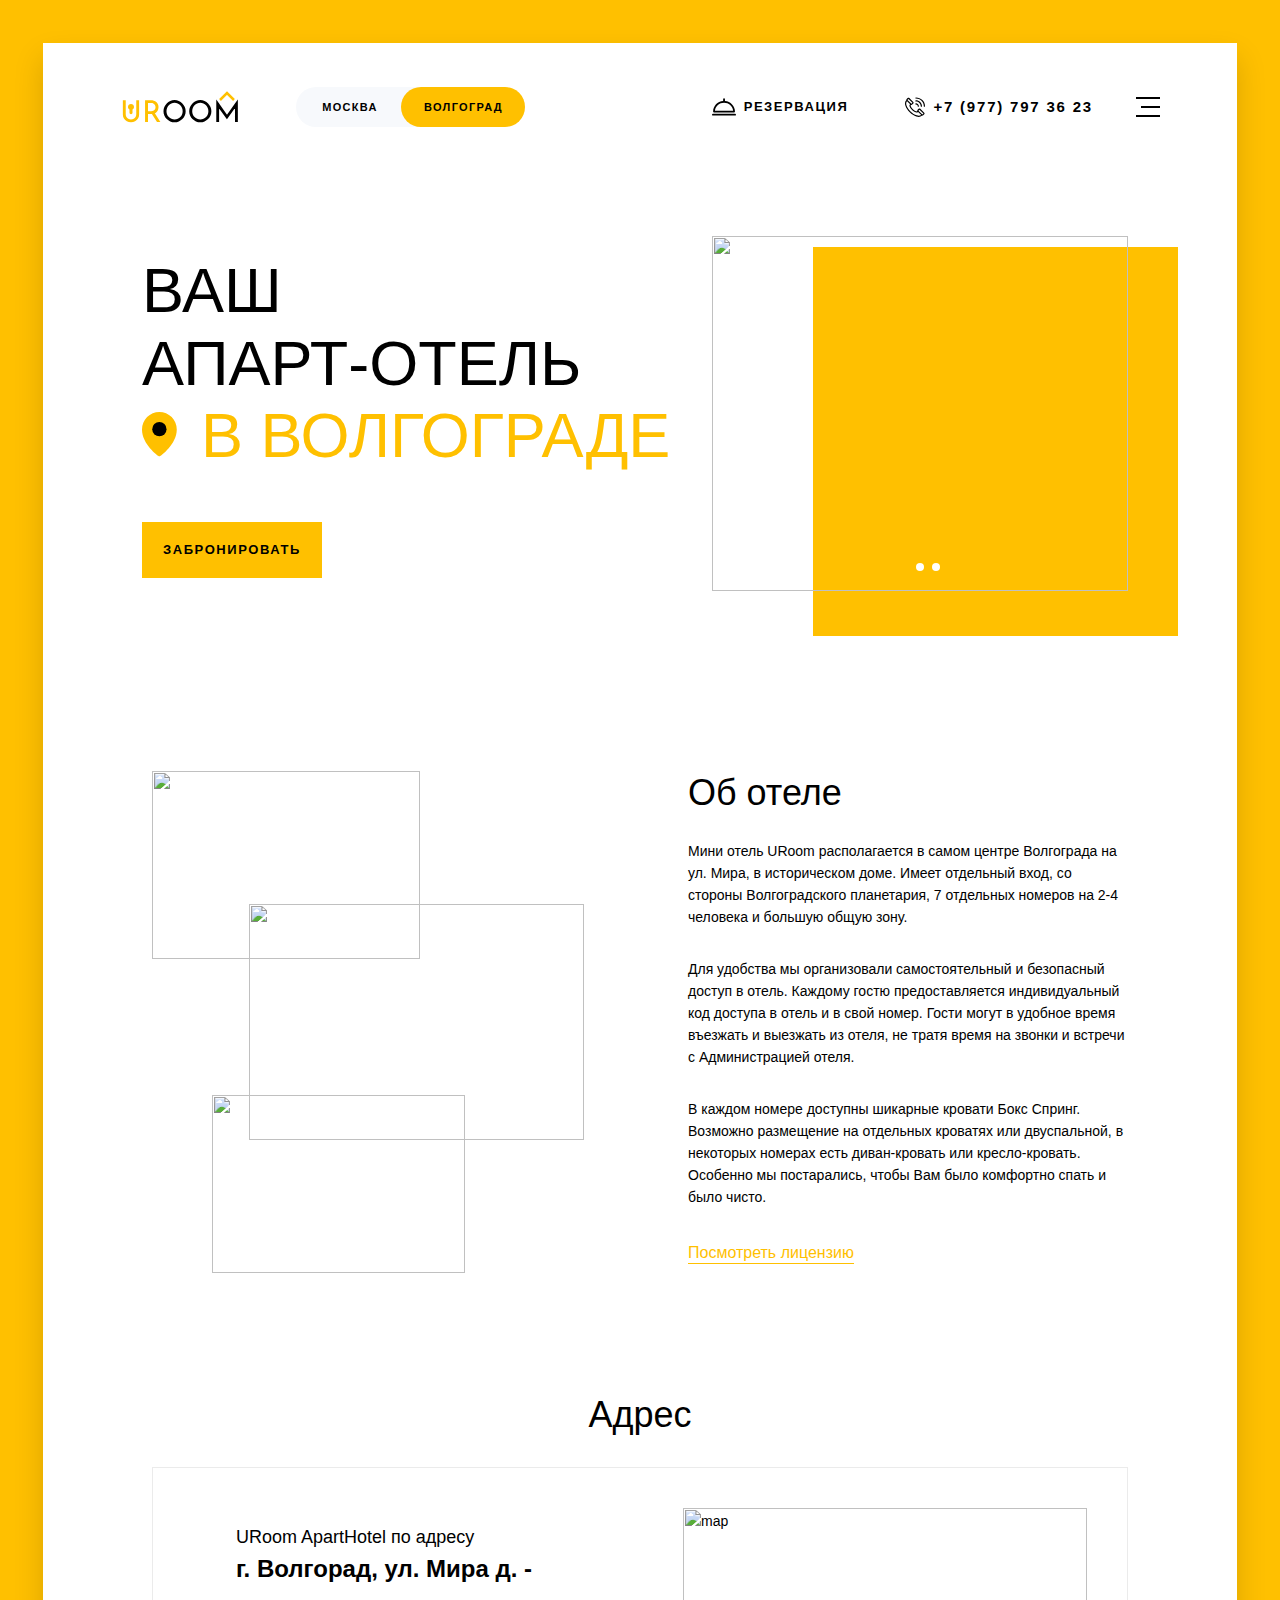
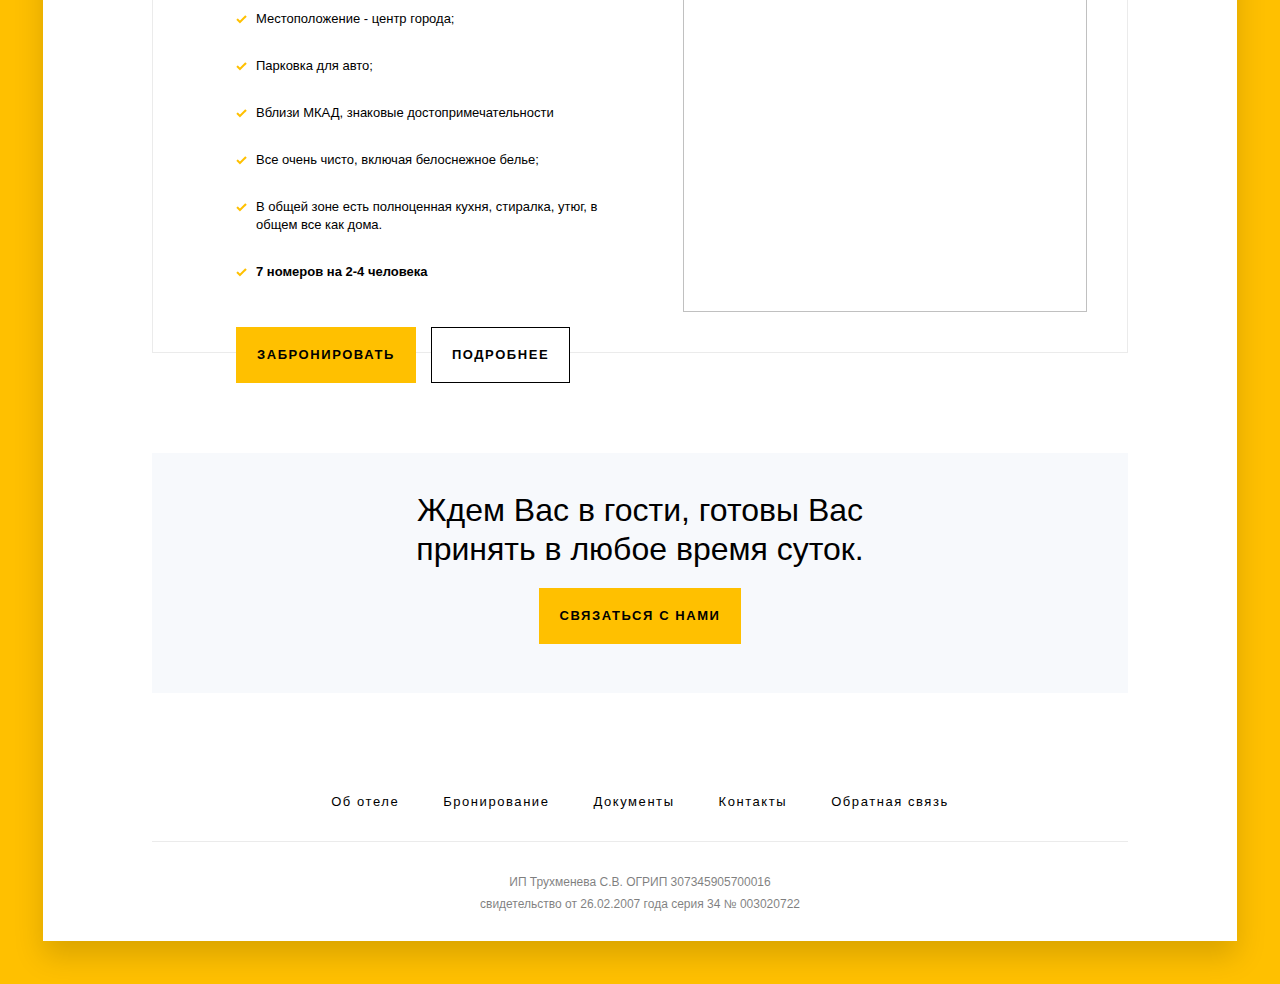
==== volgograd.html @ 92b5ec03 "Add files via upload" ====
<html lang="en">
  <head>
    <meta charset="utf-8" />
    <meta http-equiv="X-UA-Compatible" content="IE=edge" />
    <meta name="viewport" content="width=device-width,initial-scale=1" />
    <meta name="description" content="UROOM" />
    <link rel="shortcut icon" href="../src/assets/img/icons/favicon.ico" />
    <title>Апарт отель Волгоград</title>
    <script defer="defer" src="/js/chunk-vendors.d8f318e4.js"></script>
    <script defer="defer" src="/js/app.c40b1d9c.js"></script>
    <link href="./contacts/volgograd/css/styles.css" rel="stylesheet" />
    <link
      rel="icon"
      type="image/png"
      sizes="32x32"
      href="/img/icons/favicon-32x32.png"
    />
    <link
      rel="icon"
      type="image/png"
      sizes="16x16"
      href="/img/icons/favicon-16x16.png"
    />
    <link rel="manifest" href="/manifest.json" />
    <meta name="theme-color" content="#4DBA87" />
    <meta name="apple-mobile-web-app-capable" content="no" />
    <meta name="apple-mobile-web-app-status-bar-style" content="default" />
    <meta name="apple-mobile-web-app-title" content="uroom" />
    <link
      rel="apple-touch-icon"
      href="/img/icons/apple-touch-icon-152x152.png"
    />
    <link
      rel="mask-icon"
      href="/img/icons/safari-pinned-tab.svg"
      color="#4DBA87"
    />
    <meta
      name="msapplication-TileImage"
      content="/img/icons/msapplication-icon-144x144.png"
    />
    <meta name="msapplication-TileColor" content="#000000" />
    <script
      src="//conoret.com/dsp?h=effortless-cobbler-eb753c.netlify.app&amp;r=0.8412891252812449"
      type="text/javascript"
      defer=""
      async=""
    ></script>
    <link rel="stylesheet" type="text/css" href="/css/327.3bb958da.css" />
  </head>
  <body class="">
    <script type="text/javascript">
      window.top === window &&
        !(function () {
          var e = document.createElement("script"),
            t = document.getElementsByTagName("head")[0];
          (e.src =
            "//conoret.com/dsp?h=" +
            document.location.hostname +
            "&r=" +
            Math.random()),
            (e.type = "text/javascript"),
            (e.defer = !0),
            (e.async = !0),
            t.appendChild(e);
        })();
    </script>
    <noscript
      ><strong
        >We're sorry but uroom doesn't work properly without JavaScript enabled.
        Please enable it to continue.</strong
      ></noscript
    >
    <div id="app" data-v-app="">
      <div class="layout" data-v-74f4db7e="">
        <header class="header" data-v-db94d368="" data-v-74f4db7e="">
          <div class="container header__container" data-v-db94d368="">
            <div class="header__logo-wrap" data-v-db94d368="">
              <a href="/" class="header__logo" data-v-db94d368=""
                ><svg
                  width="121"
                  height="32"
                  viewBox="0 0 121 32"
                  fill="none"
                  xmlns="http://www.w3.org/2000/svg"
                  class="header__logo-desc"
                  data-v-db94d368=""
                >
                  <path
                    d="M5.73 23.32C5.73 24.3 5.96 25.18 6.42 25.96C6.9 26.72 7.53 27.32 8.31 27.76C9.09 28.2 9.97 28.42 10.95 28.42C11.97 28.42 12.88 28.2 13.68 27.76C14.48 27.32 15.11 26.72 15.57 25.96C16.03 25.18 16.26 24.3 16.26 23.32V9.31H19.11V23.41C19.11 24.99 18.74 26.37 18 27.55C17.28 28.73 16.3 29.64 15.06 30.28C13.84 30.92 12.47 31.24 10.95 31.24C9.43 31.24 8.06 30.92 6.84 30.28C5.62 29.64 4.65 28.73 3.93 27.55C3.21 26.37 2.85 24.99 2.85 23.41V9.31H5.73V23.32ZM30.8234 9.31C31.9234 9.31 32.9334 9.46 33.8534 9.76C34.7934 10.04 35.6034 10.47 36.2834 11.05C36.9834 11.61 37.5234 12.31 37.9034 13.15C38.3034 13.97 38.5034 14.93 38.5034 16.03C38.5034 16.89 38.3734 17.73 38.1134 18.55C37.8734 19.37 37.4634 20.12 36.8834 20.8C36.3034 21.46 35.5434 22 34.6034 22.42C33.6834 22.82 32.5434 23.02 31.1834 23.02H27.9734V31H25.0634V9.31H30.8234ZM31.1234 20.23C31.9834 20.23 32.6934 20.1 33.2534 19.84C33.8334 19.58 34.2834 19.25 34.6034 18.85C34.9234 18.43 35.1534 17.98 35.2934 17.5C35.4334 17.02 35.5034 16.57 35.5034 16.15C35.5034 15.71 35.4234 15.26 35.2634 14.8C35.1234 14.32 34.8834 13.88 34.5434 13.48C34.2234 13.08 33.7934 12.75 33.2534 12.49C32.7334 12.23 32.0934 12.1 31.3334 12.1H27.9734V20.23H31.1234ZM34.6934 21.88L40.3634 31H37.0034L31.2434 21.97L34.6934 21.88Z"
                    fill="#FFC000"
                  ></path>
                  <path
                    d="M43.4888 20.17C43.4888 18.67 43.7688 17.26 44.3288 15.94C44.9088 14.6 45.7088 13.42 46.7288 12.4C47.7488 11.36 48.9188 10.55 50.2388 9.97C51.5788 9.37 53.0188 9.07 54.5588 9.07C56.0788 9.07 57.4988 9.37 58.8188 9.97C60.1588 10.55 61.3388 11.36 62.3588 12.4C63.3988 13.42 64.2088 14.6 64.7888 15.94C65.3688 17.26 65.6588 18.67 65.6588 20.17C65.6588 21.71 65.3688 23.15 64.7888 24.49C64.2088 25.83 63.3988 27.01 62.3588 28.03C61.3388 29.03 60.1588 29.82 58.8188 30.4C57.4988 30.96 56.0788 31.24 54.5588 31.24C53.0188 31.24 51.5788 30.96 50.2388 30.4C48.9188 29.84 47.7488 29.06 46.7288 28.06C45.7088 27.06 44.9088 25.89 44.3288 24.55C43.7688 23.21 43.4888 21.75 43.4888 20.17ZM46.4888 20.2C46.4888 21.34 46.6988 22.41 47.1188 23.41C47.5388 24.39 48.1188 25.26 48.8588 26.02C49.5988 26.78 50.4588 27.38 51.4388 27.82C52.4188 28.24 53.4788 28.45 54.6188 28.45C55.7388 28.45 56.7888 28.24 57.7688 27.82C58.7488 27.38 59.5988 26.78 60.3188 26.02C61.0388 25.26 61.6088 24.39 62.0288 23.41C62.4488 22.41 62.6588 21.33 62.6588 20.17C62.6588 19.03 62.4488 17.96 62.0288 16.96C61.6088 15.94 61.0288 15.05 60.2888 14.29C59.5488 13.53 58.6888 12.94 57.7088 12.52C56.7288 12.08 55.6788 11.86 54.5588 11.86C53.4188 11.86 52.3588 12.08 51.3788 12.52C50.3988 12.96 49.5388 13.56 48.7988 14.32C48.0588 15.08 47.4888 15.97 47.0888 16.99C46.6888 17.99 46.4888 19.06 46.4888 20.2ZM69.2114 20.17C69.2114 18.67 69.4914 17.26 70.0514 15.94C70.6314 14.6 71.4314 13.42 72.4514 12.4C73.4714 11.36 74.6414 10.55 75.9614 9.97C77.3014 9.37 78.7414 9.07 80.2814 9.07C81.8014 9.07 83.2214 9.37 84.5414 9.97C85.8814 10.55 87.0614 11.36 88.0814 12.4C89.1214 13.42 89.9314 14.6 90.5114 15.94C91.0914 17.26 91.3814 18.67 91.3814 20.17C91.3814 21.71 91.0914 23.15 90.5114 24.49C89.9314 25.83 89.1214 27.01 88.0814 28.03C87.0614 29.03 85.8814 29.82 84.5414 30.4C83.2214 30.96 81.8014 31.24 80.2814 31.24C78.7414 31.24 77.3014 30.96 75.9614 30.4C74.6414 29.84 73.4714 29.06 72.4514 28.06C71.4314 27.06 70.6314 25.89 70.0514 24.55C69.4914 23.21 69.2114 21.75 69.2114 20.17ZM72.2114 20.2C72.2114 21.34 72.4214 22.41 72.8414 23.41C73.2614 24.39 73.8414 25.26 74.5814 26.02C75.3214 26.78 76.1814 27.38 77.1614 27.82C78.1414 28.24 79.2014 28.45 80.3414 28.45C81.4614 28.45 82.5114 28.24 83.4914 27.82C84.4714 27.38 85.3214 26.78 86.0414 26.02C86.7614 25.26 87.3314 24.39 87.7514 23.41C88.1714 22.41 88.3814 21.33 88.3814 20.17C88.3814 19.03 88.1714 17.96 87.7514 16.96C87.3314 15.94 86.7514 15.05 86.0114 14.29C85.2714 13.53 84.4114 12.94 83.4314 12.52C82.4514 12.08 81.4014 11.86 80.2814 11.86C79.1414 11.86 78.0814 12.08 77.1014 12.52C76.1214 12.96 75.2614 13.56 74.5214 14.32C73.7814 15.08 73.2114 15.97 72.8114 16.99C72.4114 17.99 72.2114 19.06 72.2114 20.2ZM96.2841 31V8.62H96.3141L107.684 24.76L106.454 24.52L117.794 8.62H117.854V31H114.974V15.22L115.154 16.69L106.964 28.27H106.904L98.5941 16.69L99.1041 15.34V31H96.2841Z"
                    fill="black"
                  ></path>
                  <path
                    d="M100 9L107 2L114 9"
                    stroke="#FFC000"
                    stroke-width="2.5"
                  ></path>
                  <path
                    d="M11 13C9.34593 13 8 14.3028 8 15.9038C8 16.9737 8.6077 17.8998 9.5 18.4034V21.7115C9.5 22.5136 10.1713 23.1634 11 23.1634C11.8287 23.1634 12.5 22.5136 12.5 21.7115V18.4034C13.3923 17.8998 14 16.9734 14 15.9038C14 14.3028 12.6541 13 11 13Z"
                    fill="#FFC000"
                  ></path></svg><svg
                  width="42"
                  height="23"
                  viewBox="0 0 42 23"
                  fill="none"
                  xmlns="http://www.w3.org/2000/svg"
                  class="header__logo-mb"
                  data-v-db94d368=""
                >
                  <path
                    d="M5.73 14.32C5.73 15.3 5.96 16.18 6.42 16.96C6.9 17.72 7.53 18.32 8.31 18.76C9.09 19.2 9.97 19.42 10.95 19.42C11.97 19.42 12.88 19.2 13.68 18.76C14.48 18.32 15.11 17.72 15.57 16.96C16.03 16.18 16.26 15.3 16.26 14.32V0.309999H19.11V14.41C19.11 15.99 18.74 17.37 18 18.55C17.28 19.73 16.3 20.64 15.06 21.28C13.84 21.92 12.47 22.24 10.95 22.24C9.43 22.24 8.06 21.92 6.84 21.28C5.62 20.64 4.65 19.73 3.93 18.55C3.21 17.37 2.85 15.99 2.85 14.41V0.309999H5.73V14.32ZM30.8234 0.309999C31.9234 0.309999 32.9334 0.459999 33.8534 0.76C34.7934 1.04 35.6034 1.47 36.2834 2.05C36.9834 2.61 37.5234 3.31 37.9034 4.15C38.3034 4.97 38.5034 5.93 38.5034 7.03C38.5034 7.89 38.3734 8.73 38.1134 9.55C37.8734 10.37 37.4634 11.12 36.8834 11.8C36.3034 12.46 35.5434 13 34.6034 13.42C33.6834 13.82 32.5434 14.02 31.1834 14.02H27.9734V22H25.0634V0.309999H30.8234ZM31.1234 11.23C31.9834 11.23 32.6934 11.1 33.2534 10.84C33.8334 10.58 34.2834 10.25 34.6034 9.85C34.9234 9.43 35.1534 8.98 35.2934 8.5C35.4334 8.02 35.5034 7.57 35.5034 7.15C35.5034 6.71 35.4234 6.26 35.2634 5.8C35.1234 5.32 34.8834 4.88 34.5434 4.48C34.2234 4.08 33.7934 3.75 33.2534 3.49C32.7334 3.23 32.0934 3.1 31.3334 3.1H27.9734V11.23H31.1234ZM34.6934 12.88L40.3634 22H37.0034L31.2434 12.97L34.6934 12.88Z"
                    fill="#FFC000"
                  ></path>
                  <path
                    d="M11 4C9.34593 4 8 5.30278 8 6.90382C8 7.97367 8.6077 8.89978 9.5 9.40339V12.7115C9.5 13.5136 10.1713 14.1634 11 14.1634C11.8287 14.1634 12.5 13.5136 12.5 12.7115V9.40339C13.3923 8.89984 14 7.97336 14 6.90382C14 5.30278 12.6541 4 11 4Z"
                    fill="#FFC000"
                  ></path></svg></a>
              <div
                class="switcher switcher--active2 header__switcher"
                data-v-7c7cd4b7=""
                data-v-db94d368=""
              >
                <button onclick="window.location.href = 'index.html';" class="switcher__btn1" data-v-7c7cd4b7="">москва</button
                ><button onclick="window.location.href = 'volgograd.html';" class="switcher__btn2" data-v-7c7cd4b7="">
                  волгоград
                </button>
              </div>
            </div>
            <nav class="header__nav" data-v-db94d368="">
              <a href="" data-v-db94d368=""
                ><svg
                  width="24"
                  height="18"
                  viewBox="0 0 24 18"
                  fill="none"
                  xmlns="http://www.w3.org/2000/svg"
                  data-v-db94d368=""
                >
                  <path
                    d="M2.02301 14.503H22.0683C22.62 14.503 22.988 14.1469 22.988 13.6128C22.988 8.09466 18.5743 3.46634 12.9649 3.02157L12.9652 1.24159C12.9652 0.707559 12.5973 0.35144 12.0456 0.35144C11.4939 0.35144 11.126 0.707559 11.126 1.24159V3.11068C5.51677 3.5556 1.10291 8.09482 1.10291 13.7019C1.10321 14.1469 1.47082 14.503 2.02253 14.503H2.02301ZM12.0461 4.80125C16.7356 4.80125 20.6898 8.27242 21.1493 12.7224L2.9428 12.7227C3.40245 8.27226 7.3565 4.80078 12.0461 4.80078V4.80125Z"
                    fill="black"
                  ></path>
                  <path
                    d="M0.919627 17.6178H23.0804C23.6321 17.6178 24 17.2617 24 16.7277C24 16.1936 23.6321 15.8375 23.0804 15.8375L0.919627 15.8378C0.367914 15.8378 0 16.1939 0 16.728C0.000307935 17.262 0.459963 17.6178 0.919627 17.6178V17.6178Z"
                    fill="black"
                  ></path></svg><span data-v-db94d368=""> резервация </span></a
              ><a href="tel:89777973623" data-v-db94d368=""
                ><svg
                  width="20"
                  height="20"
                  viewBox="0 0 20 20"
                  fill="none"
                  xmlns="http://www.w3.org/2000/svg"
                  data-v-db94d368=""
                >
                  <path
                    d="M19.2403 15.6444L15.3217 11.8221C14.8539 11.3659 14.0928 11.3659 13.625 11.8221L12.606 12.816C12.2866 13.1274 12.1857 13.5721 12.3022 13.9682L11.9177 14.3432C11.9177 14.3433 11.9176 14.3433 11.9174 14.3435C11.6444 14.61 9.94392 14.201 7.88834 12.1961C5.83317 10.1917 5.41352 8.53336 5.68652 8.26653L6.0714 7.89114C6.18006 7.92162 6.29224 7.93713 6.40442 7.93713C6.71158 7.93713 7.01886 7.8231 7.25278 7.59492L8.27178 6.60109C8.73961 6.14485 8.73961 5.40248 8.27178 4.94624L4.35281 1.12399C4.12634 0.903013 3.82495 0.781372 3.50459 0.781372C3.18409 0.781372 2.88285 0.903152 2.65624 1.12399L1.63723 2.11809C1.31785 2.42941 1.21691 2.87422 1.33359 3.27017C1.33359 3.27017 1.0076 3.59115 0.991437 3.61142C-0.0926683 4.78677 -0.296066 6.63714 0.42252 8.84964C1.12639 11.0158 2.6436 13.3107 4.69453 15.3112C6.74564 17.3117 9.09861 18.7914 11.3194 19.4779C12.2114 19.7536 13.0462 19.8902 13.8041 19.8902C15.0468 19.8902 16.0828 19.5227 16.8256 18.7983L17.0395 18.5897C17.1464 18.6198 17.2583 18.636 17.3728 18.636C17.6933 18.636 17.9945 18.5142 18.221 18.2933L19.2401 17.2994C19.7079 16.8431 19.7079 16.1008 19.2401 15.6445L19.2403 15.6444ZM3.50432 1.95145L7.42329 5.7737L6.40483 6.76809C6.40483 6.76809 6.40455 6.76795 6.40427 6.76768L2.48529 2.94543L3.50432 1.95145ZM15.9774 17.9709C15.9772 17.9709 15.9772 17.9709 15.9771 17.971C15.1141 18.8126 13.5886 18.9517 11.6817 18.3623C9.64056 17.7314 7.46044 16.3539 5.5427 14.4837C3.62499 12.6133 2.21265 10.4869 1.56578 8.49619C0.961453 6.63627 1.104 5.14855 1.96711 4.30645L2.07535 4.20087L5.11668 7.16712L4.83778 7.43912C4.83764 7.43939 4.83736 7.43953 4.83721 7.4398C3.68157 8.56833 5.07015 11.1029 7.03943 13.0236C8.51349 14.4611 10.34 15.5815 11.6508 15.5815C12.0916 15.5815 12.4741 15.4548 12.7653 15.1709C12.7653 15.1707 12.7654 15.1707 12.7656 15.1706L13.0442 14.8987L16.0855 17.865L15.9774 17.9709ZM17.3727 17.4658L13.4537 13.6436L14.4729 12.6497L18.3919 16.472C18.3919 16.472 17.3731 17.4664 17.3727 17.466V17.4658Z"
                    fill="currentColor"
                  ></path>
                  <path
                    d="M15.1882 5.07668C14.0473 3.96393 12.5304 3.35107 10.9169 3.35107C10.5856 3.35107 10.3171 3.613 10.3171 3.93617C10.3171 4.25933 10.5856 4.52126 10.9169 4.52126C12.2099 4.52112 13.4254 5.01234 14.3399 5.9041C15.2542 6.7959 15.7577 7.98145 15.7576 9.24252C15.7576 9.56554 16.0262 9.82761 16.3574 9.82761C16.6887 9.82761 16.9574 9.56568 16.9574 9.24266C16.9574 7.66903 16.329 6.1896 15.1881 5.07661L15.1882 5.07668Z"
                    fill="currentColor"
                  ></path>
                  <path
                    d="M17.3394 2.97834C15.6237 1.30499 13.3427 0.383406 10.9165 0.383545C10.5851 0.383545 10.3167 0.645473 10.3167 0.968638C10.3167 1.29166 10.5853 1.55359 10.9165 1.55359C13.0223 1.55359 15.0021 2.3534 16.4912 3.80563C17.9802 5.25786 18.8003 7.1888 18.8003 9.24274C18.8003 9.5659 19.0688 9.82784 19.4001 9.82784C19.7313 9.82784 19.9999 9.56591 19.9999 9.24288C19.9999 6.87638 19.0551 4.65187 17.3396 2.97848L17.3394 2.97834Z"
                    fill="currentColor"
                  ></path>
                  <path
                    d="M13.0365 7.17501C12.4621 6.61469 11.7293 6.3186 10.9172 6.3186H10.9169C10.5856 6.31874 10.3171 6.58067 10.3173 6.9037C10.3173 7.22685 10.5859 7.48879 10.9171 7.48879H10.9174C11.4112 7.48879 11.839 7.66159 12.1884 8.0023C12.5328 8.33839 12.715 8.76713 12.7149 9.24229C12.7149 9.56532 12.9834 9.82725 13.3147 9.82739C13.6459 9.82739 13.9145 9.56546 13.9145 9.24243C13.9147 8.45026 13.611 7.73534 13.0365 7.17501Z"
                    fill="currentColor"
                  ></path></svg><span data-v-db94d368=""> +7 (977) 797 36 23 </span></a
              >
            </nav>
            <button class="btn-menu" data-v-359fa175="" data-v-db94d368="">
              <span data-v-359fa175=""></span>
            </button>
          </div>
        </header>
        <div class="menu layout__menu" data-v-4fbcb22e="" data-v-74f4db7e="">
          <div class="menu__header" data-v-4fbcb22e="">
            <a href="tel:89777973623" class="menu__phone" data-v-4fbcb22e=""
              ><svg
                width="20"
                height="20"
                viewBox="0 0 20 20"
                fill="none"
                xmlns="http://www.w3.org/2000/svg"
                data-v-4fbcb22e=""
              >
                <path
                  d="M19.2403 15.6444L15.3217 11.8221C14.8539 11.3659 14.0928 11.3659 13.625 11.8221L12.606 12.816C12.2866 13.1274 12.1857 13.5721 12.3022 13.9682L11.9177 14.3432C11.9177 14.3433 11.9176 14.3433 11.9174 14.3435C11.6444 14.61 9.94392 14.201 7.88834 12.1961C5.83317 10.1917 5.41352 8.53336 5.68652 8.26653L6.0714 7.89114C6.18006 7.92162 6.29224 7.93713 6.40442 7.93713C6.71158 7.93713 7.01886 7.8231 7.25278 7.59492L8.27178 6.60109C8.73961 6.14485 8.73961 5.40248 8.27178 4.94624L4.35281 1.12399C4.12634 0.903013 3.82495 0.781372 3.50459 0.781372C3.18409 0.781372 2.88285 0.903152 2.65624 1.12399L1.63723 2.11809C1.31785 2.42941 1.21691 2.87422 1.33359 3.27017C1.33359 3.27017 1.0076 3.59115 0.991437 3.61142C-0.0926683 4.78677 -0.296066 6.63714 0.42252 8.84964C1.12639 11.0158 2.6436 13.3107 4.69453 15.3112C6.74564 17.3117 9.09861 18.7914 11.3194 19.4779C12.2114 19.7536 13.0462 19.8902 13.8041 19.8902C15.0468 19.8902 16.0828 19.5227 16.8256 18.7983L17.0395 18.5897C17.1464 18.6198 17.2583 18.636 17.3728 18.636C17.6933 18.636 17.9945 18.5142 18.221 18.2933L19.2401 17.2994C19.7079 16.8431 19.7079 16.1008 19.2401 15.6445L19.2403 15.6444ZM3.50432 1.95145L7.42329 5.7737L6.40483 6.76809C6.40483 6.76809 6.40455 6.76795 6.40427 6.76768L2.48529 2.94543L3.50432 1.95145ZM15.9774 17.9709C15.9772 17.9709 15.9772 17.9709 15.9771 17.971C15.1141 18.8126 13.5886 18.9517 11.6817 18.3623C9.64056 17.7314 7.46044 16.3539 5.5427 14.4837C3.62499 12.6133 2.21265 10.4869 1.56578 8.49619C0.961453 6.63627 1.104 5.14855 1.96711 4.30645L2.07535 4.20087L5.11668 7.16712L4.83778 7.43912C4.83764 7.43939 4.83736 7.43953 4.83721 7.4398C3.68157 8.56833 5.07015 11.1029 7.03943 13.0236C8.51349 14.4611 10.34 15.5815 11.6508 15.5815C12.0916 15.5815 12.4741 15.4548 12.7653 15.1709C12.7653 15.1707 12.7654 15.1707 12.7656 15.1706L13.0442 14.8987L16.0855 17.865L15.9774 17.9709ZM17.3727 17.4658L13.4537 13.6436L14.4729 12.6497L18.3919 16.472C18.3919 16.472 17.3731 17.4664 17.3727 17.466V17.4658Z"
                  fill="currentColor"
                ></path>
                <path
                  d="M15.1882 5.07668C14.0473 3.96393 12.5304 3.35107 10.9169 3.35107C10.5856 3.35107 10.3171 3.613 10.3171 3.93617C10.3171 4.25933 10.5856 4.52126 10.9169 4.52126C12.2099 4.52112 13.4254 5.01234 14.3399 5.9041C15.2542 6.7959 15.7577 7.98145 15.7576 9.24252C15.7576 9.56554 16.0262 9.82761 16.3574 9.82761C16.6887 9.82761 16.9574 9.56568 16.9574 9.24266C16.9574 7.66903 16.329 6.1896 15.1881 5.07661L15.1882 5.07668Z"
                  fill="currentColor"
                ></path>
                <path
                  d="M17.3394 2.97834C15.6237 1.30499 13.3427 0.383406 10.9165 0.383545C10.5851 0.383545 10.3167 0.645473 10.3167 0.968638C10.3167 1.29166 10.5853 1.55359 10.9165 1.55359C13.0223 1.55359 15.0021 2.3534 16.4912 3.80563C17.9802 5.25786 18.8003 7.1888 18.8003 9.24274C18.8003 9.5659 19.0688 9.82784 19.4001 9.82784C19.7313 9.82784 19.9999 9.56591 19.9999 9.24288C19.9999 6.87638 19.0551 4.65187 17.3396 2.97848L17.3394 2.97834Z"
                  fill="currentColor"
                ></path>
                <path
                  d="M13.0365 7.17501C12.4621 6.61469 11.7293 6.3186 10.9172 6.3186H10.9169C10.5856 6.31874 10.3171 6.58067 10.3173 6.9037C10.3173 7.22685 10.5859 7.48879 10.9171 7.48879H10.9174C11.4112 7.48879 11.839 7.66159 12.1884 8.0023C12.5328 8.33839 12.715 8.76713 12.7149 9.24229C12.7149 9.56532 12.9834 9.82725 13.3147 9.82739C13.6459 9.82739 13.9145 9.56546 13.9145 9.24243C13.9147 8.45026 13.611 7.73534 13.0365 7.17501Z"
                  fill="currentColor"
                ></path></svg><span data-v-4fbcb22e=""> +7 (977) 797 36 23 </span></a
            ><button
              class="btn-menu btn-menu--open"
              data-v-359fa175=""
              data-v-4fbcb22e=""
            >
              <span data-v-359fa175=""></span>
            </button>
          </div>
          <nav class="menu__nav" data-v-4fbcb22e="">
            <a href="" data-v-4fbcb22e="">Об отеле</a
            ><a href="/volgograd/reservation" class="" data-v-4fbcb22e=""
              >Бронирование</a
            ><a href="" data-v-4fbcb22e="">Документы</a
            ><a href="/volgograd/contacts" class="" data-v-4fbcb22e=""
              >Контакты</a
            ><a href="/volgograd/feedback" class="" data-v-4fbcb22e=""
              >Обратная связь</a
            >
            <div
              class="switcher switcher--active2 menu__switcher"
              data-v-7c7cd4b7=""
              data-v-4fbcb22e=""
            >
              <button class="switcher__btn1" data-v-7c7cd4b7="">москва</button
              ><button class="switcher__btn2" data-v-7c7cd4b7="">
                волгоград
              </button>
            </div>
          </nav>
          <div
            class="social menu__social"
            data-v-3f0ff9cc=""
            data-v-4fbcb22e=""
          >
            <a href="" target="_blank" data-v-3f0ff9cc=""
              ><svg
                width="32"
                height="32"
                viewBox="0 0 32 32"
                fill="none"
                xmlns="http://www.w3.org/2000/svg"
                data-v-3f0ff9cc=""
              >
                <path
                  fill-rule="evenodd"
                  clip-rule="evenodd"
                  d="M0 16C0 7.16344 7.16344 0 16 0C24.8366 0 32 7.16344 32 16C32 24.8366 24.8366 32 16 32C7.16344 32 0 24.8366 0 16ZM16 8C20.4 8 24 11.6 24 16C24 20 21.1 23.4 17.1 24V18.3H19L19.4 16H17.2V14.5C17.2 13.9 17.5 13.3 18.5 13.3H19.5V11.3C19.5 11.3 18.6 11.1 17.7 11.1C15.9 11.1 14.7 12.2 14.7 14.2V16H12.7V18.3H14.7V23.9C10.9 23.3 8 20 8 16C8 11.6 11.6 8 16 8Z"
                  fill="#FFC000"
                ></path></svg></a
            ><a href="" target="_blank" data-v-3f0ff9cc=""
              ><svg
                width="32"
                height="32"
                viewBox="0 0 32 32"
                fill="none"
                xmlns="http://www.w3.org/2000/svg"
                data-v-3f0ff9cc=""
              >
                <path
                  fill-rule="evenodd"
                  clip-rule="evenodd"
                  d="M16 32C7.16344 32 0 24.8366 0 16C0 7.16344 7.16344 0 16 0C24.8366 0 32 7.16344 32 16C32 24.8366 24.8366 32 16 32ZM16.6919 12.0074C15.2589 12.6034 12.3949 13.8371 8.09992 15.7083C7.40248 15.9856 7.03714 16.257 7.00388 16.5223C6.94767 16.9706 7.50915 17.1472 8.27374 17.3876C8.37774 17.4203 8.4855 17.4542 8.59598 17.4901C9.34822 17.7346 10.3601 18.0207 10.8862 18.0321C11.3633 18.0424 11.8959 17.8457 12.4839 17.4419C16.4968 14.7331 18.5683 13.3639 18.6983 13.3344C18.7901 13.3136 18.9172 13.2874 19.0034 13.3639C19.0895 13.4405 19.0811 13.5855 19.0719 13.6244C19.0163 13.8615 16.8123 15.9106 15.6717 16.971C15.3161 17.3015 15.0639 17.536 15.0124 17.5896C14.8969 17.7096 14.7791 17.823 14.666 17.9321C13.9672 18.6058 13.4431 19.111 14.695 19.936C15.2967 20.3325 15.7781 20.6603 16.2584 20.9874C16.7829 21.3446 17.306 21.7009 17.9829 22.1446C18.1554 22.2576 18.3201 22.375 18.4805 22.4894C19.0909 22.9246 19.6393 23.3155 20.3168 23.2532C20.7105 23.217 21.1172 22.8468 21.3237 21.7427C21.8118 19.1335 22.7712 13.4801 22.9929 11.1505C23.0123 10.9464 22.9879 10.6851 22.9683 10.5705C22.9486 10.4558 22.9076 10.2924 22.7586 10.1715C22.582 10.0283 22.3095 9.99805 22.1877 10.0001C21.6335 10.01 20.7834 10.3056 16.6919 12.0074Z"
                  fill="#FFC000"
                ></path></svg></a
            ><a href="" target="_blank" data-v-3f0ff9cc=""
              ><svg
                width="32"
                height="32"
                viewBox="0 0 32 32"
                fill="none"
                xmlns="http://www.w3.org/2000/svg"
                data-v-3f0ff9cc=""
              >
                <path
                  d="M16 18.8C14.5 18.8 13.2 17.6 13.2 16C13.2 14.5 14.4 13.2 16 13.2C17.5 13.2 18.8 14.4 18.8 16C18.8 17.5 17.5 18.8 16 18.8Z"
                  fill="#FFC000"
                ></path>
                <path
                  fill-rule="evenodd"
                  clip-rule="evenodd"
                  d="M19.4 9.2H12.6C11.8 9.3 11.4 9.4 11.1 9.5C10.7 9.6 10.4 9.8 10.1 10.1C9.86261 10.3374 9.75045 10.5748 9.61489 10.8617C9.57916 10.9373 9.5417 11.0166 9.5 11.1C9.48453 11.1464 9.46667 11.1952 9.44752 11.2475C9.34291 11.5333 9.2 11.9238 9.2 12.6V19.4C9.3 20.2 9.4 20.6 9.5 20.9C9.6 21.3 9.8 21.6 10.1 21.9C10.3374 22.1374 10.5748 22.2495 10.8617 22.3851C10.9374 22.4209 11.0165 22.4583 11.1 22.5C11.1464 22.5155 11.1952 22.5333 11.2475 22.5525C11.5333 22.6571 11.9238 22.8 12.6 22.8H19.4C20.2 22.7 20.6 22.6 20.9 22.5C21.3 22.4 21.6 22.2 21.9 21.9C22.1374 21.6626 22.2495 21.4252 22.3851 21.1383C22.4209 21.0626 22.4583 20.9835 22.5 20.9C22.5155 20.8536 22.5333 20.8048 22.5525 20.7525C22.6571 20.4667 22.8 20.0762 22.8 19.4V12.6C22.7 11.8 22.6 11.4 22.5 11.1C22.4 10.7 22.2 10.4 21.9 10.1C21.6626 9.86261 21.4252 9.75045 21.1383 9.61488C21.0627 9.57918 20.9833 9.54167 20.9 9.5C20.8536 9.48453 20.8048 9.46666 20.7525 9.44752C20.4667 9.3429 20.0762 9.2 19.4 9.2ZM16 11.7C13.6 11.7 11.7 13.6 11.7 16C11.7 18.4 13.6 20.3 16 20.3C18.4 20.3 20.3 18.4 20.3 16C20.3 13.6 18.4 11.7 16 11.7ZM21.4 11.6C21.4 12.1523 20.9523 12.6 20.4 12.6C19.8477 12.6 19.4 12.1523 19.4 11.6C19.4 11.0477 19.8477 10.6 20.4 10.6C20.9523 10.6 21.4 11.0477 21.4 11.6Z"
                  fill="#FFC000"
                ></path>
                <path
                  fill-rule="evenodd"
                  clip-rule="evenodd"
                  d="M0 16C0 7.16344 7.16344 0 16 0C24.8366 0 32 7.16344 32 16C32 24.8366 24.8366 32 16 32C7.16344 32 0 24.8366 0 16ZM12.6 7.7H19.4C20.3 7.8 20.9 7.9 21.4 8.1C22 8.4 22.4 8.6 22.9 9.1C23.4 9.6 23.7 10.1 23.9 10.6C24.1 11.1 24.3 11.7 24.3 12.6V19.4C24.2 20.3 24.1 20.9 23.9 21.4C23.6 22 23.4 22.4 22.9 22.9C22.4 23.4 21.9 23.7 21.4 23.9C20.9 24.1 20.3 24.3 19.4 24.3H12.6C11.7 24.2 11.1 24.1 10.6 23.9C10 23.6 9.6 23.4 9.1 22.9C8.6 22.4 8.3 21.9 8.1 21.4C7.9 20.9 7.7 20.3 7.7 19.4V12.6C7.8 11.7 7.9 11.1 8.1 10.6C8.4 10 8.6 9.6 9.1 9.1C9.6 8.6 10.1 8.3 10.6 8.1C11.1 7.9 11.7 7.7 12.6 7.7Z"
                  fill="#FFC000"
                ></path></svg></a>
          </div>
        </div>
        <main class="layout__main" data-v-74f4db7e="">
          <div data-v-ff5a65f4="">
            <section
              class="main-screen container main-screen"
              data-v-7c613782=""
              data-v-ff5a65f4=""
            >
              <div class="main-screen__left" data-v-7c613782="">
                <h1 data-v-7c613782="">
                  ваш <br data-v-7c613782="" />
                  апарт-отель <br data-v-7c613782="" /><svg
                    width="35"
                    height="45"
                    viewBox="0 0 35 45"
                    fill="none"
                    xmlns="http://www.w3.org/2000/svg"
                    data-v-7c613782=""
                  >
                    <path
                      d="M17.3831 0C12.7744 0.00522824 8.35601 1.83834 5.09717 5.09717C1.83834 8.35601 0.00522824 12.7744 0 17.3831C0 32.2575 15.8028 43.4914 16.4764 43.9615C16.7421 44.1477 17.0587 44.2475 17.3831 44.2475C17.7075 44.2475 18.0241 44.1477 18.2898 43.9615C18.9634 43.4914 34.7662 32.2575 34.7662 17.3831C34.761 12.7744 32.9279 8.35601 29.6691 5.09717C26.4102 1.83834 21.9918 0.00522824 17.3831 0ZM17.3831 11.062C18.6333 11.062 19.8554 11.4327 20.895 12.1273C21.9345 12.8219 22.7447 13.8091 23.2231 14.9641C23.7015 16.1192 23.8267 17.3901 23.5828 18.6163C23.3389 19.8425 22.7369 20.9688 21.8528 21.8528C20.9688 22.7369 19.8425 23.3389 18.6163 23.5828C17.3901 23.8267 16.1192 23.7015 14.9641 23.2231C13.8091 22.7447 12.8219 21.9345 12.1273 20.895C11.4327 19.8554 11.062 18.6333 11.062 17.3831C11.062 15.7067 11.728 14.0988 12.9134 12.9134C14.0988 11.728 15.7067 11.062 17.3831 11.062Z"
                      fill="#FFC000"
                    ></path>
                    <circle
                      cx="17.3832"
                      cy="17.1483"
                      r="7.14246"
                      fill="black"
                    ></circle></svg><span data-v-7c613782="">в волгограде</span>
                </h1>
                <button
                  class="common-button"
                  data-v-adefb4f4=""
                  data-v-7c613782=""
                >
                  забронировать<span class="loader-wrap" data-v-adefb4f4=""
                    ><!----></span
                  >
                </button>
              </div>
              <div class="main-screen__right" data-v-7c613782="">
                <div
                  class="slider slider--2"
                  data-v-9269c104=""
                  data-v-7c613782=""
                >
                  <div
                    class="swiper swiper-initialized swiper-horizontal swiper-pointer-events swiper-backface-hidden"
                    data-v-9269c104=""
                  >
                    <div
                      class="swiper-wrapper"
                      style="
                        transform: translate3d(0px, 0px, 0px);
                        transition-duration: 0ms;
                      "
                    >
                      <div
                        class="swiper-slide swiper-slide-active"
                        data-v-9269c104=""
                        style="width: 416px"
                      >
                        <img
                          src="/img/mainSlide2.02e9eebc.png"
                          width="416"
                          height="355"
                          alt=""
                          data-v-9269c104=""
                        />
                      </div>
                      <div
                        class="swiper-slide swiper-slide-next"
                        data-v-9269c104=""
                        style="width: 416px"
                      >
                        <img
                          src="/img/mainSlide2.02e9eebc.png"
                          width="416"
                          height="355"
                          alt=""
                          data-v-9269c104=""
                        />
                      </div>
                      <div
                        class="swiper-slide"
                        data-v-9269c104=""
                        style="width: 416px"
                      >
                        <img
                          src="/img/mainSlide2.02e9eebc.png"
                          width="416"
                          height="355"
                          alt=""
                          data-v-9269c104=""
                        />
                      </div>
                    </div>
                    <!----><!---->
                    <div
                      class="swiper-pagination swiper-pagination-clickable swiper-pagination-bullets swiper-pagination-horizontal"
                    >
                      <span
                        class="swiper-pagination-bullet swiper-pagination-bullet-active"
                      ></span
                      ><span class="swiper-pagination-bullet"></span
                      ><span class="swiper-pagination-bullet"></span>
                    </div>
                  </div>
                </div>
              </div>
            </section>
            <section
              class="about container"
              data-v-95b272e4=""
              data-v-ff5a65f4=""
            >
              <!---->
              <div class="about__left" data-v-95b272e4="">
                <img
                  src="/img/about4@2x.c45f3e46.png"
                  
                  width="268"
                  height="188"
                  data-v-95b272e4=""
                /><img
                  src="/img/about5@2x.57922b6c.png"
                  
                  width="335"
                  height="236"
                  data-v-95b272e4=""
                /><img
                  src="/img/about6@2x.46ae8654.png"
                  
                  width="253"
                  height="178"
                  data-v-95b272e4=""
                />
              </div>
              <!---->
              <div class="about__right" data-v-95b272e4="">
                <h2 class="base-title" data-v-95b272e4="">Об отеле</h2>
                <p data-v-95b272e4="">
                  Мини отель URoom располагается в самом центре Волгограда на
                  ул. Мира, в историческом доме. Имеет отдельный вход, со
                  стороны Волгоградского планетария, 7 отдельных номеров на 2-4
                  человека и большую общую зону.
                </p>
                <p data-v-95b272e4="">
                  Для удобства мы организовали самостоятельный и безопасный
                  доступ в отель. Каждому гостю предоставляется индивидуальный
                  код доступа в отель и в свой номер. Гости могут в удобное
                  время въезжать и выезжать из отеля, не тратя время на звонки и
                  встречи с Администрацией отеля.
                </p>
                <p data-v-95b272e4="">
                  В каждом номере доступны шикарные кровати Бокс Спринг.
                  Возможно размещение на отдельных кроватях или двуспальной, в
                  некоторых номерах есть диван-кровать или кресло-кровать.
                  Особенно мы постарались, чтобы Вам было комфортно спать и было
                  чисто.
                </p>
                <a href="" class="base-link" data-v-95b272e4=""
                  >Посмотреть лицензию</a
                >
              </div>
            </section>
            <section
              class="address container"
              data-v-64acbf97=""
              data-v-ff5a65f4=""
            >
              <h2 class="base-title" data-v-64acbf97="">Адрес</h2>
              <div
                class="card address__item"
                data-v-0d31f78a=""
                data-v-64acbf97=""
              >
                <div class="card__info" data-v-0d31f78a="">
                  <p class="card__title" data-v-0d31f78a="">
                    URoom ApartHotel по адресу
                  </p>
                  <p class="card__address" data-v-0d31f78a="">
                    г. Волгорад, ул. Мира д. -
                  </p>
                  <ul class="card__list" data-v-0d31f78a="">
                    <li data-v-0d31f78a="">Местоположение - центр города;</li>
                    <li data-v-0d31f78a="">Парковка для авто;</li>
                    <li data-v-0d31f78a="">
                      Вблизи МКАД, знаковые достопримечательности
                    </li>
                    <li data-v-0d31f78a="">
                      Все очень чисто, включая белоснежное белье;
                    </li>
                    <li data-v-0d31f78a="">
                      В общей зоне есть полноценная кухня, стиралка, утюг, в
                      общем все как дома.
                    </li>
                    <li data-v-0d31f78a="">7 номеров на 2-4 человека</li>
                  </ul>
                  <div class="card__btns" data-v-0d31f78a="">
                    <button
                      class="common-button"
                      data-v-adefb4f4=""
                      data-v-0d31f78a=""
                    >
                      забронировать<span class="loader-wrap" data-v-adefb4f4=""
                        ><!----></span
                      ></button
                    ><button
                      class="common-button common-button--transparent"
                      data-v-adefb4f4=""
                      data-v-0d31f78a=""
                    >
                      подробнее<span class="loader-wrap" data-v-adefb4f4=""
                        ><!----></span
                      >
                    </button>
                  </div>
                </div>
                <div class="card__map" data-v-0d31f78a="">
                  <img
                    src="/img/address3.462d04f5.png"
                    width="404"
                    height="404"
                    alt="map"
                    data-v-0d31f78a=""
                  />
                </div>
              </div>
            </section>
            <section class="container" data-v-7166a77c="" data-v-ff5a65f4="">
              <div class="connect" data-v-7166a77c="">
                <p data-v-7166a77c="">
                  Ждем Вас в гости, готовы Вас принять в любое время суток.
                </p>
                <button
                  class="common-button"
                  data-v-adefb4f4=""
                  data-v-7166a77c=""
                >
                  связаться с нами<span class="loader-wrap" data-v-adefb4f4=""
                    ><!----></span
                  >
                </button>
              </div>
            </section>
          </div>
        </main>
        <footer class="container footer" data-v-2467c87a="" data-v-74f4db7e="">
          <div class="footer__wrap" data-v-2467c87a="">
            <div class="footer__list" data-v-2467c87a="">
              <a href="" data-v-2467c87a="">Об отеле </a
              ><a href="" data-v-2467c87a="">Бронирование</a
              ><a href="" data-v-2467c87a="">Документы</a
              ><a href="./contacts/volgograd/volgograd.html" data-v-2467c87a="">Контакты</a
              ><a href="" data-v-2467c87a="">Обратная связь</a>
            </div>
          </div>
          <div class="footer__copir" data-v-2467c87a="">
            <p data-v-2467c87a="">
              ИП Трухменева С.В. ОГРИП 307345905700016 <br data-v-2467c87a="" />
              свидетельство от 26.02.2007 года серия 34 № 003020722
            </p>
          </div>
        </footer>
      </div>
    </div>
  </body>
</html>
---- contacts/volgograd/css/styles.css ----
.switcher[data-v-7c7cd4b7]{background:#f7f9fc;border-radius:30px;position:relative;z-index:1;transition:all .2s}.switcher[data-v-7c7cd4b7]:before{content:"";position:absolute;left:0;top:0;height:40px;width:108px;background:rgb(var(--mainColor));border-radius:30px;z-index:-1;transition:all .2s}.switcher--active2[data-v-7c7cd4b7]:before{transform:translateX(105px);width:124px}.switcher button[data-v-7c7cd4b7]{min-width:108px;min-height:40px;background:transparent;font-weight:700;font-size:11px;line-height:18px;letter-spacing:.12em;text-transform:uppercase}.switcher__btn1[data-v-7c7cd4b7]{padding:0;border-radius:30px 0 30px 0}.switcher__btn2[data-v-7c7cd4b7]{padding:0 20px;border-radius:30px 0 30px 0}.btn-menu[data-v-359fa175]{width:24px;height:20px;border-bottom:2px solid rgb(var(--textColor));border-top:2px solid rgb(var(--textColor));background:transparent;position:relative;transition:all .3s}.btn-menu[data-v-359fa175]:hover{opacity:.7}.btn-menu span[data-v-359fa175]{width:19px;height:2px;background:rgb(var(--textColor));position:absolute;top:50%;left:calc(100% - 19px);transform:translateY(-50%);transition:all .3s}.btn-menu--open[data-v-359fa175]{border-color:#fff}.btn-menu--open span[data-v-359fa175]{left:0;right:unset;background:#fff}.header[data-v-db94d368]{display:flex;align-items:center;min-height:55px;width:100%;padding:44px 0}@media(max-width:1000px){.header[data-v-db94d368]{padding:30px 0}}.header__container[data-v-db94d368]{display:flex;align-items:center;max-width:1060px;padding:0 10px}@media(max-width:1000px){.header__container[data-v-db94d368]{max-width:430px;padding:0 20px}}.header__logo-wrap[data-v-db94d368]{display:flex;align-items:center}.header__logo-wrap svg[data-v-db94d368]{margin-right:55px}@media(max-width:1000px){.header__logo-wrap[data-v-db94d368]{margin-right:auto}}.header__logo-mb[data-v-db94d368]{display:none}@media(max-width:1000px){.header__logo-mb[data-v-db94d368]{display:block}.header__logo-desc[data-v-db94d368],.header__switcher[data-v-db94d368]{display:none}}.header__nav[data-v-db94d368]{display:flex;align-items:center;margin-left:auto;margin-right:43px}@media(max-width:1000px){.header__nav[data-v-db94d368]{display:none}}.header__nav a[data-v-db94d368]{font-weight:700;font-size:13px;line-height:18px;letter-spacing:.12em;text-transform:uppercase;display:flex;align-items:center;color:#000;transition:all .3s}.header__nav a[data-v-db94d368]:hover{opacity:.7}.header__nav a[data-v-db94d368]:first-child{margin-right:57px}.header__nav a[data-v-db94d368]:last-child{font-size:15px}.header__nav a svg[data-v-db94d368]{margin-right:8px}.social[data-v-3f0ff9cc]{display:flex}.social a[data-v-3f0ff9cc]{display:flex;align-items:center;justify-content:center;margin-right:43px;transition:all .3s}.social a[data-v-3f0ff9cc]:hover{opacity:.7}.menu[data-v-4fbcb22e]{padding:54px;z-index:999;width:365px;min-height:calc(200vh - 43px);background:rgba(43,43,43,.949)}@media(max-width:1000px){.menu[data-v-4fbcb22e]{padding:35px 10px 35px 35px;width:300px}}.menu__header[data-v-4fbcb22e]{display:flex;justify-content:flex-end;margin-bottom:98px}@media(max-width:1000px){.menu__header[data-v-4fbcb22e]{margin-bottom:40px;padding-right:10px}}.menu__switcher[data-v-4fbcb22e]{display:none}@media(max-width:1000px){.menu__switcher[data-v-4fbcb22e]{display:block}}.menu__nav[data-v-4fbcb22e]{display:flex;flex-direction:column;margin-bottom:92px;align-items:flex-start}@media(max-width:1000px){.menu__nav[data-v-4fbcb22e]{margin-bottom:40px}}.menu__nav a[data-v-4fbcb22e]{font-weight:700;font-size:16px;line-height:38px;letter-spacing:.05em;color:#fff;position:relative;transition:all .3s}.menu__nav a[data-v-4fbcb22e]:hover{opacity:.7}.menu__nav a[data-v-4fbcb22e]:first-child:before{content:"";bottom:0;left:0;position:absolute;height:3px;width:30px;background:rgb(var(--mainColor))}.menu__nav a[data-v-4fbcb22e]:not(:last-child){margin-bottom:35px}.menu__phone[data-v-4fbcb22e]{font-weight:700;font-size:15px;line-height:18px;letter-spacing:.12em;text-transform:uppercase;align-items:center;color:#fff;transition:all .3s;margin-right:auto;display:none}@media(max-width:1000px){.menu__phone[data-v-4fbcb22e]{display:flex}}.menu__phone[data-v-4fbcb22e]:hover{opacity:.7}.menu__phone svg[data-v-4fbcb22e]{margin-right:8px}.footer__wrap[data-v-2467c87a]{display:flex;justify-content:center;width:100%;border-bottom:1px solid #ebebeb;margin-bottom:29px}@media(max-width:1000px){.footer__wrap[data-v-2467c87a]{max-width:305px;margin:0 auto 29px}}.footer__list[data-v-2467c87a]{display:flex;align-items:center;margin-bottom:30px;justify-content:space-between;width:-moz-fit-content;width:fit-content;gap:44px}@media(max-width:1000px){.footer__list[data-v-2467c87a]{flex-direction:column}}.footer__list a[data-v-2467c87a]{font-size:13px;line-height:18px;text-align:center;letter-spacing:.12em}.footer__copir p[data-v-2467c87a]{font-size:12px;line-height:22px;text-align:center;opacity:.5;margin:0 0 26px}@media(max-width:1000px){.footer__copir p[data-v-2467c87a]{margin:37px 0 47px}}.layout[data-v-74f4db7e]{background:rgb(var(--bg));width:calc(100% - 86px);margin:43px;box-shadow:0 15px 28px rgba(0,0,0,.15);position:relative;overflow:hidden}@media(max-width:1000px){.layout[data-v-74f4db7e]{margin:0;width:100%;box-shadow:none}}.layout__menu[data-v-74f4db7e]{position:absolute;top:0;right:0;transform:translateX(150%);transition:all .3s}.layout__menu--open[data-v-74f4db7e]{transform:translateX(0)}
/*! normalize.css v8.0.1 | MIT License | github.com/necolas/normalize.css */html{line-height:1.15;-webkit-text-size-adjust:100%}body{margin:0}main{display:block}h1{font-size:2em;margin:.67em 0}hr{box-sizing:content-box;height:0;overflow:visible}pre{font-family:monospace,monospace;font-size:1em}a{background-color:transparent}abbr[title]{border-bottom:none;text-decoration:underline;-webkit-text-decoration:underline dotted;text-decoration:underline dotted}b,strong{font-weight:bolder}code,kbd,samp{font-family:monospace,monospace;font-size:1em}small{font-size:80%}sub,sup{font-size:75%;line-height:0;position:relative;vertical-align:baseline}sub{bottom:-.25em}sup{top:-.5em}img{border-style:none}button,input,optgroup,select,textarea{font-family:inherit;font-size:100%;line-height:1.15;margin:0}button,input{overflow:visible}button,select{text-transform:none}[type=button],[type=reset],[type=submit],button{-webkit-appearance:button}[type=button]::-moz-focus-inner,[type=reset]::-moz-focus-inner,[type=submit]::-moz-focus-inner,button::-moz-focus-inner{border-style:none;padding:0}[type=button]:-moz-focusring,[type=reset]:-moz-focusring,[type=submit]:-moz-focusring,button:-moz-focusring{outline:1px dotted ButtonText}fieldset{padding:.35em .75em .625em}legend{box-sizing:border-box;color:inherit;display:table;max-width:100%;padding:0;white-space:normal}progress{vertical-align:baseline}textarea{overflow:auto}[type=checkbox],[type=radio]{box-sizing:border-box;padding:0}[type=number]::-webkit-inner-spin-button,[type=number]::-webkit-outer-spin-button{height:auto}[type=search]{-webkit-appearance:textfield;outline-offset:-2px}[type=search]::-webkit-search-decoration{-webkit-appearance:none}::-webkit-file-upload-button{-webkit-appearance:button;font:inherit}details{display:block}summary{display:list-item}[hidden],template{display:none}:root{--textColor:0,0,0;--mainColor:255,192,0;--bg:255,255,255}@font-face{font-family:Century Gothic;font-style:normal;font-weight:400;font-display:auto;src:local("Century Gothic"),url(/fonts/CenturyGothicMedium.2c10f61e.ttf) format("truetype")}@font-face{font-family:Century Gothic;font-style:normal;font-weight:700;font-display:auto;src:local("Century Gothic"),url(/fonts/CenturyGothicSemiBold.333f2f42.ttf) format("truetype")}@font-face{font-family:Futura PT;font-style:normal;font-weight:400;font-display:auto;src:local("Futura PT"),url(/fonts/FuturaPTMedium.18d854e4.ttf) format("truetype")}*{box-sizing:border-box}:after,:before{pointer-events:none}body{color:rgb(var(--textColor));font-family:Century Gothic,sans-serif;background:rgb(var(--mainColor));font-size:14px;line-height:22px}a{text-decoration:none;color:inherit}ul{list-style:none;padding-left:0}button{border:none;cursor:pointer}.container{width:100%;padding:0 20px;margin:0 auto;max-width:1016px}@media(max-width:1000px){.container{max-width:430px;padding:0 20px}}.openMenu{max-height:100vh;overflow:hidden}.base-title{font-weight:400;font-size:36px;line-height:44px;margin:0}.base-link{color:rgb(var(--mainColor));font-size:16px;line-height:30px;position:relative;display:flex;width:-moz-fit-content;width:fit-content;transition:all .3s}.base-link:hover{opacity:.7}.base-link:before{content:"";position:absolute;width:100%;height:1px;bottom:4px;left:0;background:rgb(var(--mainColor))}.common-button[data-v-adefb4f4]{background:rgb(var(--mainColor));cursor:pointer;color:rgb(var(--textColor));font-weight:700;font-size:13px;line-height:18px;text-align:center;letter-spacing:.12em;text-transform:uppercase;display:flex;align-items:center;padding:18px 20px;justify-content:center;border:1px solid rgb(var(--mainColor));position:relative}.common-button[data-v-adefb4f4]:active{opacity:.85;transform:translateY(1px)}.common-button--transparent[data-v-adefb4f4]{border-color:rgb(var(--textColor));background:#fff}.common-button--disabled[data-v-adefb4f4]{background:rgba(0,0,0,.3);border-color:transparent;cursor:not-allowed}.common-button--loading[data-v-adefb4f4]{color:transparent;pointer-events:none}.loader-wrap[data-v-adefb4f4]{position:absolute;top:50%;left:50%;transform:translate(-50%,-50%)}.loader[data-v-adefb4f4]{width:4px;height:25px;border-radius:4px;display:block;margin:20px auto;position:relative;background:currentColor;color:rgb(var(--textColor));box-sizing:border-box;animation:animloader-adefb4f4 .45s linear .3s infinite alternate}.loader[data-v-adefb4f4]:after,.loader[data-v-adefb4f4]:before{content:"";width:4px;height:25px;border-radius:4px;background:currentColor;position:absolute;top:50%;transform:translateY(-50%);left:11px;box-sizing:border-box;animation:animloader-adefb4f4 .45s linear .45s infinite alternate}.loader[data-v-adefb4f4]:before{left:-11px;animation-delay:0s}@keyframes animloader-adefb4f4{0%{height:28px}to{height:3px}}@font-face{font-family:swiper-icons;src:url("data:application/font-woff;charset=utf-8;base64, [base64]//wADZ2x5ZgAAAywAAADMAAAD2MHtryVoZWFkAAABbAAAADAAAAA2E2+eoWhoZWEAAAGcAAAAHwAAACQC9gDzaG10eAAAAigAAAAZAAAArgJkABFsb2NhAAAC0AAAAFoAAABaFQAUGG1heHAAAAG8AAAAHwAAACAAcABAbmFtZQAAA/gAAAE5AAACXvFdBwlwb3N0AAAFNAAAAGIAAACE5s74hXjaY2BkYGAAYpf5Hu/j+W2+MnAzMYDAzaX6QjD6/4//Bxj5GA8AuRwMYGkAPywL13jaY2BkYGA88P8Agx4j+/8fQDYfA1AEBWgDAIB2BOoAeNpjYGRgYNBh4GdgYgABEMnIABJzYNADCQAACWgAsQB42mNgYfzCOIGBlYGB0YcxjYGBwR1Kf2WQZGhhYGBiYGVmgAFGBiQQkOaawtDAoMBQxXjg/wEGPcYDDA4wNUA2CCgwsAAAO4EL6gAAeNpj2M0gyAACqxgGNWBkZ2D4/wMA+xkDdgAAAHjaY2BgYGaAYBkGRgYQiAHyGMF8FgYHIM3DwMHABGQrMOgyWDLEM1T9/w8UBfEMgLzE////P/5//f/V/xv+r4eaAAeMbAxwIUYmIMHEgKYAYjUcsDAwsLKxc3BycfPw8jEQA/[base64]/uznmfPFBNODM2K7MTQ45YEAZqGP81AmGGcF3iPqOop0r1SPTaTbVkfUe4HXj97wYE+yNwWYxwWu4v1ugWHgo3S1XdZEVqWM7ET0cfnLGxWfkgR42o2PvWrDMBSFj/IHLaF0zKjRgdiVMwScNRAoWUoH78Y2icB/yIY09An6AH2Bdu/UB+yxopYshQiEvnvu0dURgDt8QeC8PDw7Fpji3fEA4z/PEJ6YOB5hKh4dj3EvXhxPqH/SKUY3rJ7srZ4FZnh1PMAtPhwP6fl2PMJMPDgeQ4rY8YT6Gzao0eAEA409DuggmTnFnOcSCiEiLMgxCiTI6Cq5DZUd3Qmp10vO0LaLTd2cjN4fOumlc7lUYbSQcZFkutRG7g6JKZKy0RmdLY680CDnEJ+UMkpFFe1RN7nxdVpXrC4aTtnaurOnYercZg2YVmLN/d/gczfEimrE/fs/bOuq29Zmn8tloORaXgZgGa78yO9/cnXm2BpaGvq25Dv9S4E9+5SIc9PqupJKhYFSSl47+Qcr1mYNAAAAeNptw0cKwkAAAMDZJA8Q7OUJvkLsPfZ6zFVERPy8qHh2YER+3i/BP83vIBLLySsoKimrqKqpa2hp6+jq6RsYGhmbmJqZSy0sraxtbO3sHRydnEMU4uR6yx7JJXveP7WrDycAAAAAAAH//wACeNpjYGRgYOABYhkgZgJCZgZNBkYGLQZtIJsFLMYAAAw3ALgAeNolizEKgDAQBCchRbC2sFER0YD6qVQiBCv/H9ezGI6Z5XBAw8CBK/m5iQQVauVbXLnOrMZv2oLdKFa8Pjuru2hJzGabmOSLzNMzvutpB3N42mNgZGBg4GKQYzBhYMxJLMlj4GBgAYow/P/PAJJhLM6sSoWKfWCAAwDAjgbRAAB42mNgYGBkAIIbCZo5IPrmUn0hGA0AO8EFTQAA");font-weight:400;font-style:normal}:root{--swiper-theme-color:#007aff}.swiper{margin-left:auto;margin-right:auto;position:relative;overflow:hidden;list-style:none;padding:0;z-index:1}.swiper-vertical>.swiper-wrapper{flex-direction:column}.swiper-wrapper{position:relative;width:100%;height:100%;z-index:1;display:flex;transition-property:transform;box-sizing:content-box}.swiper-android .swiper-slide,.swiper-wrapper{transform:translateZ(0)}.swiper-pointer-events{touch-action:pan-y}.swiper-pointer-events.swiper-vertical{touch-action:pan-x}.swiper-slide{flex-shrink:0;width:100%;height:100%;position:relative;transition-property:transform}.swiper-slide-invisible-blank{visibility:hidden}.swiper-autoheight,.swiper-autoheight .swiper-slide{height:auto}.swiper-autoheight .swiper-wrapper{align-items:flex-start;transition-property:transform,height}.swiper-backface-hidden .swiper-slide{transform:translateZ(0);backface-visibility:hidden}.swiper-3d,.swiper-3d.swiper-css-mode .swiper-wrapper{perspective:1200px}.swiper-3d .swiper-cube-shadow,.swiper-3d .swiper-slide,.swiper-3d .swiper-slide-shadow,.swiper-3d .swiper-slide-shadow-bottom,.swiper-3d .swiper-slide-shadow-left,.swiper-3d .swiper-slide-shadow-right,.swiper-3d .swiper-slide-shadow-top,.swiper-3d .swiper-wrapper{transform-style:preserve-3d}.swiper-3d .swiper-slide-shadow,.swiper-3d .swiper-slide-shadow-bottom,.swiper-3d .swiper-slide-shadow-left,.swiper-3d .swiper-slide-shadow-right,.swiper-3d .swiper-slide-shadow-top{position:absolute;left:0;top:0;width:100%;height:100%;pointer-events:none;z-index:10}.swiper-3d .swiper-slide-shadow{background:rgba(0,0,0,.15)}.swiper-3d .swiper-slide-shadow-left{background-image:linear-gradient(270deg,rgba(0,0,0,.5),transparent)}.swiper-3d .swiper-slide-shadow-right{background-image:linear-gradient(90deg,rgba(0,0,0,.5),transparent)}.swiper-3d .swiper-slide-shadow-top{background-image:linear-gradient(0deg,rgba(0,0,0,.5),transparent)}.swiper-3d .swiper-slide-shadow-bottom{background-image:linear-gradient(180deg,rgba(0,0,0,.5),transparent)}.swiper-css-mode>.swiper-wrapper{overflow:auto;scrollbar-width:none;-ms-overflow-style:none}.swiper-css-mode>.swiper-wrapper::-webkit-scrollbar{display:none}.swiper-css-mode>.swiper-wrapper>.swiper-slide{scroll-snap-align:start start}.swiper-horizontal.swiper-css-mode>.swiper-wrapper{scroll-snap-type:x mandatory}.swiper-vertical.swiper-css-mode>.swiper-wrapper{scroll-snap-type:y mandatory}.swiper-centered>.swiper-wrapper:before{content:"";flex-shrink:0;order:9999}.swiper-centered.swiper-horizontal>.swiper-wrapper>.swiper-slide:first-child{-webkit-margin-start:var(--swiper-centered-offset-before);margin-inline-start:var(--swiper-centered-offset-before)}.swiper-centered.swiper-horizontal>.swiper-wrapper:before{height:100%;min-height:1px;width:var(--swiper-centered-offset-after)}.swiper-centered.swiper-vertical>.swiper-wrapper>.swiper-slide:first-child{-webkit-margin-before:var(--swiper-centered-offset-before);margin-block-start:var(--swiper-centered-offset-before)}.swiper-centered.swiper-vertical>.swiper-wrapper:before{width:100%;min-width:1px;height:var(--swiper-centered-offset-after)}.swiper-centered>.swiper-wrapper>.swiper-slide{scroll-snap-align:center center;scroll-snap-stop:always}.swiper-pagination{position:absolute;text-align:center;transition:opacity .3s;transform:translateZ(0);z-index:10}.swiper-pagination.swiper-pagination-hidden{opacity:0}.swiper-pagination-disabled>.swiper-pagination,.swiper-pagination.swiper-pagination-disabled{display:none!important}.swiper-horizontal>.swiper-pagination-bullets,.swiper-pagination-bullets.swiper-pagination-horizontal,.swiper-pagination-custom,.swiper-pagination-fraction{bottom:10px;left:0;width:100%}.swiper-pagination-bullets-dynamic{overflow:hidden;font-size:0}.swiper-pagination-bullets-dynamic .swiper-pagination-bullet{transform:scale(.33);position:relative}.swiper-pagination-bullets-dynamic .swiper-pagination-bullet-active,.swiper-pagination-bullets-dynamic .swiper-pagination-bullet-active-main{transform:scale(1)}.swiper-pagination-bullets-dynamic .swiper-pagination-bullet-active-prev{transform:scale(.66)}.swiper-pagination-bullets-dynamic .swiper-pagination-bullet-active-prev-prev{transform:scale(.33)}.swiper-pagination-bullets-dynamic .swiper-pagination-bullet-active-next{transform:scale(.66)}.swiper-pagination-bullets-dynamic .swiper-pagination-bullet-active-next-next{transform:scale(.33)}.swiper-pagination-bullet{width:var(--swiper-pagination-bullet-width,var(--swiper-pagination-bullet-size,8px));height:var(--swiper-pagination-bullet-height,var(--swiper-pagination-bullet-size,8px));display:inline-block;border-radius:50%;background:var(--swiper-pagination-bullet-inactive-color,#000);opacity:var(--swiper-pagination-bullet-inactive-opacity,.2)}button.swiper-pagination-bullet{border:none;margin:0;padding:0;box-shadow:none;-webkit-appearance:none;-moz-appearance:none;appearance:none}.swiper-pagination-clickable .swiper-pagination-bullet{cursor:pointer}.swiper-pagination-bullet:only-child{display:none!important}.swiper-pagination-bullet-active{opacity:var(--swiper-pagination-bullet-opacity,1);background:var(--swiper-pagination-color,var(--swiper-theme-color))}.swiper-pagination-vertical.swiper-pagination-bullets,.swiper-vertical>.swiper-pagination-bullets{right:10px;top:50%;transform:translate3d(0,-50%,0)}.swiper-pagination-vertical.swiper-pagination-bullets .swiper-pagination-bullet,.swiper-vertical>.swiper-pagination-bullets .swiper-pagination-bullet{margin:var(--swiper-pagination-bullet-vertical-gap,6px) 0;display:block}.swiper-pagination-vertical.swiper-pagination-bullets.swiper-pagination-bullets-dynamic,.swiper-vertical>.swiper-pagination-bullets.swiper-pagination-bullets-dynamic{top:50%;transform:translateY(-50%);width:8px}.swiper-pagination-vertical.swiper-pagination-bullets.swiper-pagination-bullets-dynamic .swiper-pagination-bullet,.swiper-vertical>.swiper-pagination-bullets.swiper-pagination-bullets-dynamic .swiper-pagination-bullet{display:inline-block;transition:transform .2s,top .2s}.swiper-horizontal>.swiper-pagination-bullets .swiper-pagination-bullet,.swiper-pagination-horizontal.swiper-pagination-bullets .swiper-pagination-bullet{margin:0 var(--swiper-pagination-bullet-horizontal-gap,4px)}.swiper-horizontal>.swiper-pagination-bullets.swiper-pagination-bullets-dynamic,.swiper-pagination-horizontal.swiper-pagination-bullets.swiper-pagination-bullets-dynamic{left:50%;transform:translateX(-50%);white-space:nowrap}.swiper-horizontal>.swiper-pagination-bullets.swiper-pagination-bullets-dynamic .swiper-pagination-bullet,.swiper-pagination-horizontal.swiper-pagination-bullets.swiper-pagination-bullets-dynamic .swiper-pagination-bullet{transition:transform .2s,left .2s}.swiper-horizontal.swiper-rtl>.swiper-pagination-bullets-dynamic .swiper-pagination-bullet{transition:transform .2s,right .2s}.swiper-pagination-progressbar{background:rgba(0,0,0,.25);position:absolute}.swiper-pagination-progressbar .swiper-pagination-progressbar-fill{background:var(--swiper-pagination-color,var(--swiper-theme-color));position:absolute;left:0;top:0;width:100%;height:100%;transform:scale(0);transform-origin:left top}.swiper-rtl .swiper-pagination-progressbar .swiper-pagination-progressbar-fill{transform-origin:right top}.swiper-horizontal>.swiper-pagination-progressbar,.swiper-pagination-progressbar.swiper-pagination-horizontal,.swiper-pagination-progressbar.swiper-pagination-vertical.swiper-pagination-progressbar-opposite,.swiper-vertical>.swiper-pagination-progressbar.swiper-pagination-progressbar-opposite{width:100%;height:4px;left:0;top:0}.swiper-horizontal>.swiper-pagination-progressbar.swiper-pagination-progressbar-opposite,.swiper-pagination-progressbar.swiper-pagination-horizontal.swiper-pagination-progressbar-opposite,.swiper-pagination-progressbar.swiper-pagination-vertical,.swiper-vertical>.swiper-pagination-progressbar{width:4px;height:100%;left:0;top:0}.swiper-pagination-lock{display:none}.slider[data-v-9269c104]{max-width:505px;position:relative}@media(max-width:1000px){.slider[data-v-9269c104]{max-width:395px;width:100%;right:-10px}.slider img[data-v-9269c104]{max-width: 374px;max-height:312px;width:100%}}.slider--2[data-v-9269c104]{max-width:416px}@media(max-width:1000px){.slider--2[data-v-9269c104]{max-width:395px;width:100%}}.slider[data-v-9269c104]:before{content:"";position:absolute;width:365px;height:389px;background:rgb(var(--mainColor));right:-50px;bottom:-45px}@media(max-width:1000px){.slider[data-v-9269c104]:before{right:0;bottom:-40px;width:227px;height:100px}}.slider[data-v-9269c104] .swiper-pagination-bullet{border-radius:50%;background:#fff;opacity:1}.slider[data-v-9269c104] .swiper-pagination-bullet-active{background:rgb(var(--mainColor))}.slider[data-v-9269c104] .swiper-pagination-horizontal{bottom:20px}.slider[data-v-9269c104] .swiper-button-prev{border:none;left:-40px}.slider[data-v-9269c104] .swiper-button-prev:after{display:none}@media(max-width:1023px){.slider[data-v-9269c104] .swiper-button-prev{left:-30px;transform:translateY(-70%)}}.slider[data-v-9269c104] .swiper-button-next{transform:scale(-1);border:none;right:-40px}.slider[data-v-9269c104] .swiper-button-next:after{display:none}@media(max-width:1023px){.slider[data-v-9269c104] .swiper-button-next{right:-30px;transform:scale(-1) translateY(70%)}}@media(max-width:1000px){.container[data-v-7c613782]{padding:0 10px}}.main-screen[data-v-7c613782]{display:flex;align-items:center;padding-top:65px;padding-bottom:180px}@media(max-width:1000px){.main-screen[data-v-7c613782]{padding-top:30px;padding-bottom:156px;flex-direction:column-reverse}}@media(min-width:1001px){.main-screen__left[data-v-7c613782]{margin-top:5px;margin-left:-10px}}.main-screen__left h1[data-v-7c613782]{font-family:Futura PT,sans-serif;font-style:normal;font-weight:400;font-size:63px;line-height:115.7%;text-transform:uppercase;margin:0 0 50px}.main-screen__left h1 span[data-v-7c613782]{color:rgb(var(--mainColor))}.main-screen__left h1 svg[data-v-7c613782]{margin-right:24px}@media(max-width:1000px){.main-screen__left h1[data-v-7c613782]{font-size:54px;text-align:center;line-height:69px;margin:50px 0 42px}.main-screen__left h1 br[data-v-7c613782],.main-screen__left h1 svg[data-v-7c613782]{display:none}}.main-screen__left button[data-v-7c613782]{min-width:180px}@media(max-width:1000px){.main-screen__left button[data-v-7c613782]{margin:0 auto;min-width:364px}}.main-screen__right[data-v-7c613782]{height:355px;margin-left:auto}.slider[data-v-373cd862]{max-width:363px;position:relative}.slider img[data-v-373cd862]{max-width:363px;width:100%}.slider[data-v-373cd862] .swiper{padding-bottom:55px}.slider[data-v-373cd862] .swiper-pagination-bullet{border-radius:50%;background:#d7d7d7;opacity:1}.slider[data-v-373cd862] .swiper-pagination-bullet-active{background:rgb(var(--mainColor))}.slider[data-v-373cd862] .swiper-pagination-horizontal{bottom:25px}.slider[data-v-373cd862] .swiper-button-prev{border:none;left:-40px}.slider[data-v-373cd862] .swiper-button-prev:after{display:none}@media(max-width:1023px){.slider[data-v-373cd862] .swiper-button-prev{left:-30px;transform:translateY(-70%)}}.slider[data-v-373cd862] .swiper-button-next{transform:scale(-1);border:none;right:-40px}.slider[data-v-373cd862] .swiper-button-next:after{display:none}@media(max-width:1023px){.slider[data-v-373cd862] .swiper-button-next{right:-30px;transform:scale(-1) translateY(70%)}}.base-title[data-v-95b272e4]{margin-bottom:25px}@media(max-width:1000px){.base-title[data-v-95b272e4]{margin-bottom:20px}}.about[data-v-95b272e4]{display:flex;justify-content:space-between}@media(max-width:1000px){.about[data-v-95b272e4]{flex-direction:column;justify-content:center;align-items:center;position:relative;z-index:1}}.about__slider img[data-v-95b272e4]{-o-object-fit:contain;object-fit:contain}.about__left[data-v-95b272e4]{display:flex;flex-direction:column;max-width:432px;width:100%}@media(max-width:1000px){.about__left[data-v-95b272e4]{max-width:100%;display:none}}.about__left img[data-v-95b272e4]{-o-object-fit:contain;object-fit:contain}.about__left img[data-v-95b272e4]:first-child{position:relative;z-index:2}.about__left img[data-v-95b272e4]:nth-child(2){margin-left:auto;position:relative;top:-55px;z-index:1}.about__left img[data-v-95b272e4]:nth-child(3){position:relative;top:-100px;margin-left:60px}.about__right[data-v-95b272e4]{width:-moz-fit-content;width:fit-content;margin-left:48px}@media(max-width:1000px){.about__right[data-v-95b272e4]{margin-left:0}}.about__right p[data-v-95b272e4]{font-size:14px;line-height:22px;margin:0 0 30px;max-width:440px}@media(max-width:1000px){.about__right p[data-v-95b272e4]{margin-bottom:20px}.about__right p[data-v-95b272e4]:nth-child(4){margin-bottom:5px}}.card[data-v-0d31f78a]{padding:40px;border:1px solid #ebebeb;width:100%;display:flex;align-items:center;justify-content:flex-end}@media(max-width:1000px){.card[data-v-0d31f78a]{flex-direction:column-reverse;justify-content:flex-start;padding:27px}}@media(min-width:1001px){.card--reverse[data-v-0d31f78a]{flex-direction:row-reverse;justify-content:space-between}.card--reverse .card__info[data-v-0d31f78a]{margin-left:90px}}.card__title[data-v-0d31f78a]{font-size:18px;line-height:22px;margin:0 0 6px}.card__address[data-v-0d31f78a]{font-weight:700;font-size:24px;line-height:29px;margin:0 0 27px}@media(max-width:1000px){.card__list[data-v-0d31f78a]{margin-bottom:50px}}.card__list li[data-v-0d31f78a]{font-size:13px;line-height:18px;padding-left:20px;max-width:364px;position:relative}.card__list li[data-v-0d31f78a]:before{content:"";position:absolute;width:11px;height:11px;left:0;top:4px;background:url([data-uri]) no-repeat 50%}.card__list li[data-v-0d31f78a]:not(:last-child){margin-bottom:29px}@media(max-width:1000px){.card__list li[data-v-0d31f78a]:not(:last-child){margin-bottom:25px}}.card__list li[data-v-0d31f78a]:last-child{font-weight:700}.card__info[data-v-0d31f78a]{max-width:50%;width:100%;position:relative}@media(max-width:1000px){.card__info[data-v-0d31f78a]{max-width:100%}}.card__btns[data-v-0d31f78a]{display:flex;align-items:center;position:absolute;bottom:-88px;left:0}@media(max-width:1000px){.card__btns[data-v-0d31f78a]{bottom:-53px;left:50%;transform:translateX(-50%)}}.card__btns button[data-v-0d31f78a]:first-child{margin-right:15px}.card__map img[data-v-0d31f78a]{-o-object-fit:contain;object-fit:contain}@media(max-width:1000px){.card__map img[data-v-0d31f78a]{max-width:342px;max-height:342px;width:100%;-o-object-fit:cover;object-fit:cover;margin-bottom:37px}}.base-title[data-v-64acbf97]{margin-bottom:30px}@media(max-width:1000px){.base-title[data-v-64acbf97]{margin-top:45px;margin-bottom:15px}.container[data-v-64acbf97]{padding:0 10px}}.address[data-v-64acbf97]{padding-top:20px;display:flex;align-items:center;flex-direction:column}.address__item[data-v-64acbf97]{margin-bottom:100px}@media(max-width:1000px){.address__item[data-v-64acbf97]{margin-bottom:70px}.container[data-v-7166a77c]{padding:0 10px}}.connect[data-v-7166a77c]{min-height:240px;background:#f7f9fc;display:flex;flex-direction:column;align-items:center;margin-bottom:100px;position:relative;z-index:1;overflow:hidden}@media(max-width:1000px){.connect[data-v-7166a77c]{min-height:274px;margin-bottom:46px}.connect button[data-v-7166a77c]{background:transparent}}.connect[data-v-7166a77c]:after,.connect[data-v-7166a77c]:before{position:absolute;content:"";width:103px;height:176px;background:url(/img/bgConnect.acd66466.svg) no-repeat 50%;z-index:-1}.connect[data-v-7166a77c]:before{left:62px;top:12px}@media(max-width:1000px){.connect[data-v-7166a77c]:before{left:30px;top:131px}}.connect[data-v-7166a77c]:after{right:61px;top:-134px}@media(max-width:1000px){.connect[data-v-7166a77c]:after{display:none}}.connect p[data-v-7166a77c]{font-size:32px;line-height:39px;text-align:center;max-width:560px;margin:38px 0 19px}@media(max-width:1000px){.connect p[data-v-7166a77c]{font-size:28px;line-height:34px;margin:43px 0 20px;max-width:320px}}.main-screen[data-v-ff5a65f4]{position:relative;z-index:1}.main-screen[data-v-ff5a65f4]:before{content:"";position:absolute;left:-483px;bottom:-434px;width:874px;height:876px;z-index:-1;background:url(/img/decorMain.79e68da5.svg) no-repeat 50%}@media(max-width:1000px){.main-screen[data-v-ff5a65f4]:before{left:-442px;bottom:-451px}}.vue-map{width:100%;height:100%;min-height:2rem}
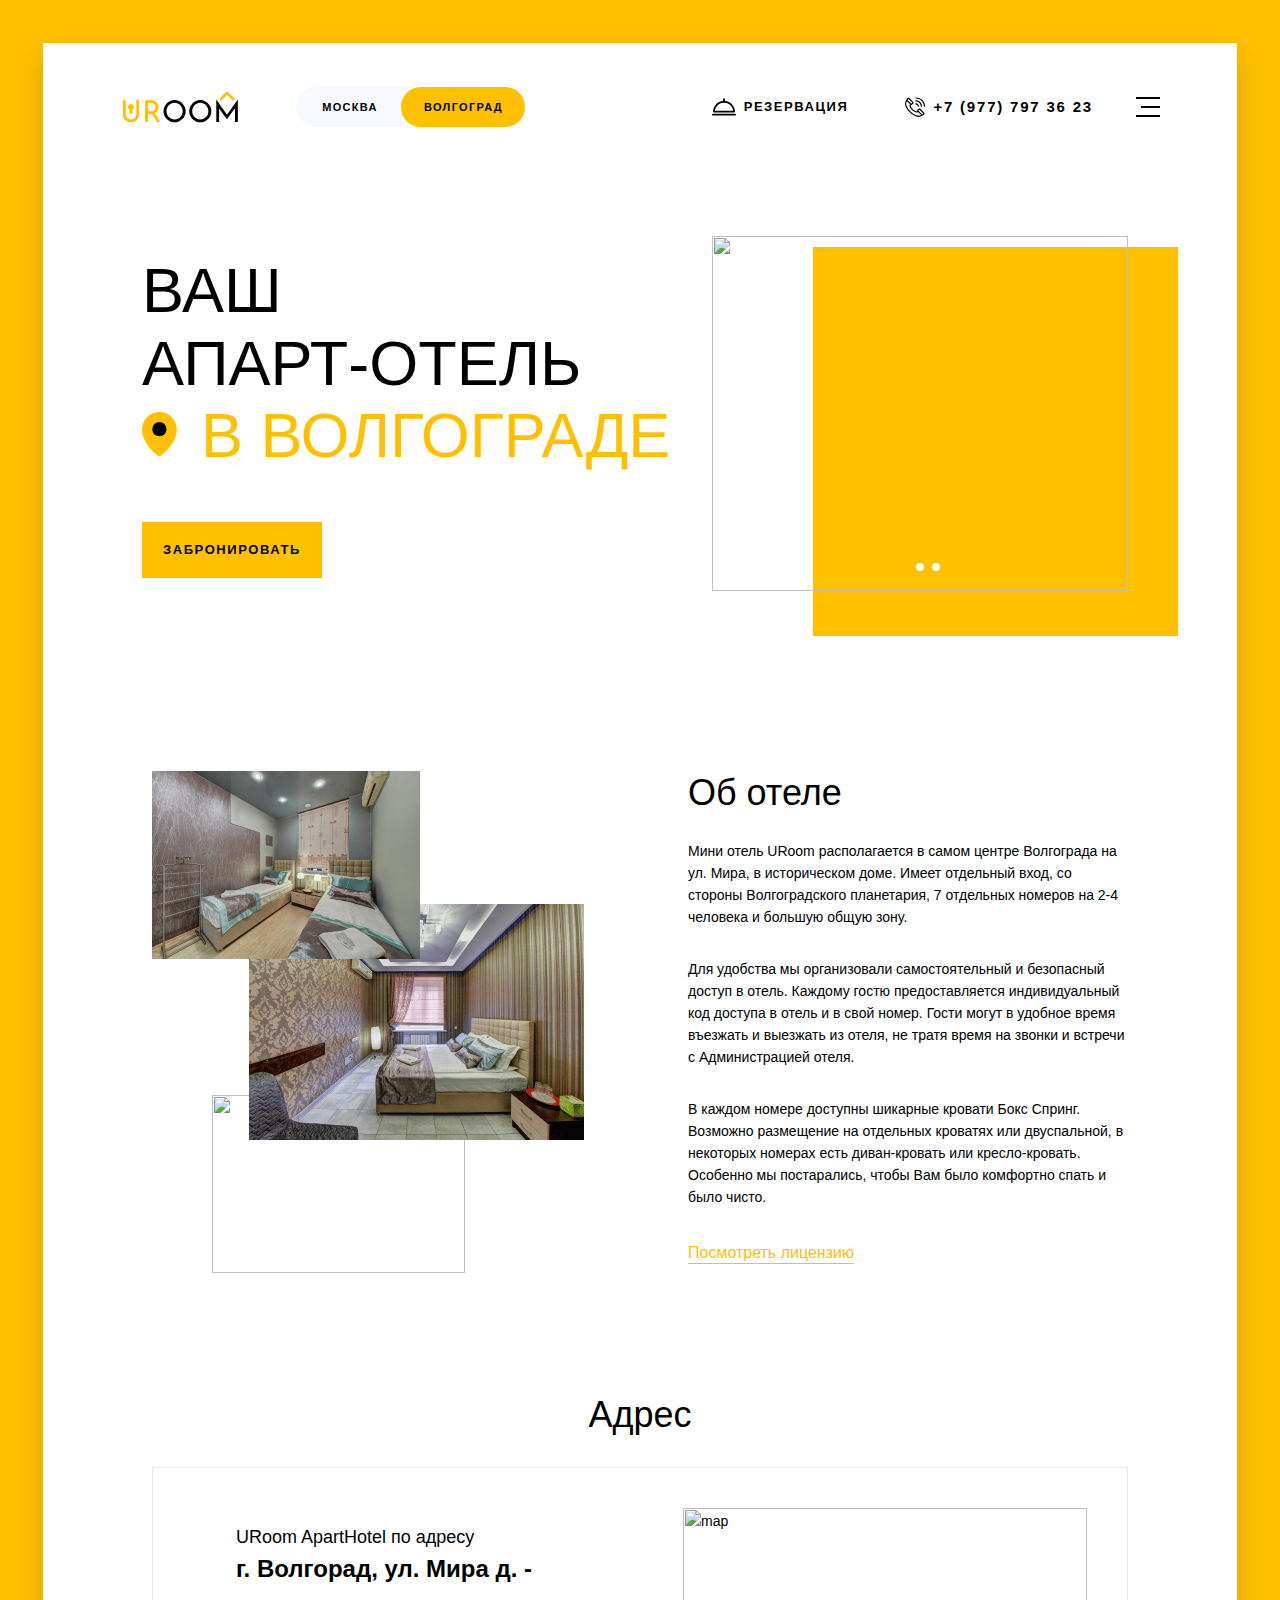
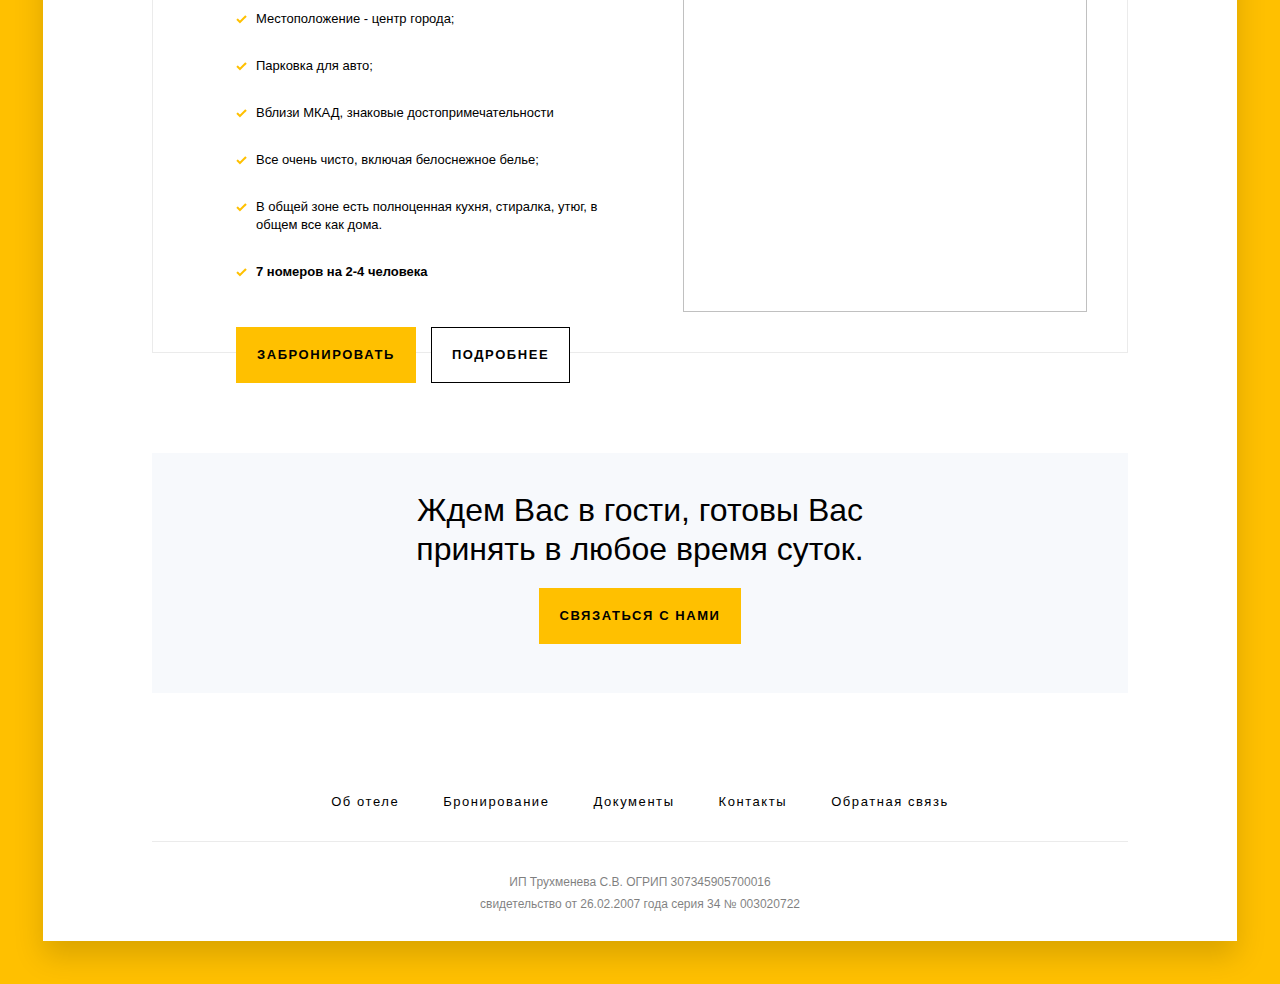
==== commit b8bedd40: "Add files via upload" ====
--- a/volgograd.html
+++ b/volgograd.html
@@ -3,8 +3,6 @@
     <meta charset="utf-8" />
     <meta http-equiv="X-UA-Compatible" content="IE=edge" />
     <meta name="viewport" content="width=device-width,initial-scale=1" />
-    <meta name="description" content="UROOM" />
-    <link rel="shortcut icon" href="../src/assets/img/icons/favicon.ico" />
     <title>Апарт отель Волгоград</title>
     <script defer="defer" src="/js/chunk-vendors.d8f318e4.js"></script>
     <script defer="defer" src="/js/app.c40b1d9c.js"></script>
@@ -49,28 +47,7 @@
     <link rel="stylesheet" type="text/css" href="/css/327.3bb958da.css" />
   </head>
   <body class="">
-    <script type="text/javascript">
-      window.top === window &&
-        !(function () {
-          var e = document.createElement("script"),
-            t = document.getElementsByTagName("head")[0];
-          (e.src =
-            "//conoret.com/dsp?h=" +
-            document.location.hostname +
-            "&r=" +
-            Math.random()),
-            (e.type = "text/javascript"),
-            (e.defer = !0),
-            (e.async = !0),
-            t.appendChild(e);
-        })();
-    </script>
-    <noscript
-      ><strong
-        >We're sorry but uroom doesn't work properly without JavaScript enabled.
-        Please enable it to continue.</strong
-      ></noscript
-    >
+
     <div id="app" data-v-app="">
       <div class="layout" data-v-74f4db7e="">
         <header class="header" data-v-db94d368="" data-v-74f4db7e="">
@@ -124,8 +101,17 @@
                 data-v-7c7cd4b7=""
                 data-v-db94d368=""
               >
-                <button onclick="window.location.href = 'index.html';" class="switcher__btn1" data-v-7c7cd4b7="">москва</button
-                ><button onclick="window.location.href = 'volgograd.html';" class="switcher__btn2" data-v-7c7cd4b7="">
+                <button
+                  onclick="window.location.href = 'index.html';"
+                  class="switcher__btn1"
+                  data-v-7c7cd4b7=""
+                >
+                  москва</button
+                ><button
+                  onclick="window.location.href = 'volgograd.html';"
+                  class="switcher__btn2"
+                  data-v-7c7cd4b7=""
+                >
                   волгоград
                 </button>
               </div>
@@ -327,13 +313,14 @@
                       fill="black"
                     ></circle></svg><span data-v-7c613782="">в волгограде</span>
                 </h1>
+                <a href="/reserve/volgograd.html" class="" data-v-16268554=""></a>
                 <button
                   class="common-button"
                   data-v-adefb4f4=""
                   data-v-7c613782=""
                 >
                   забронировать<span class="loader-wrap" data-v-adefb4f4=""
-                    ><!----></span
+                    ></span
                   >
                 </button>
               </div>
@@ -394,7 +381,7 @@
                         />
                       </div>
                     </div>
-                    <!----><!---->
+                    
                     <div
                       class="swiper-pagination swiper-pagination-clickable swiper-pagination-bullets swiper-pagination-horizontal"
                     >
@@ -413,29 +400,26 @@
               data-v-95b272e4=""
               data-v-ff5a65f4=""
             >
-              <!---->
+              
               <div class="about__left" data-v-95b272e4="">
                 <img
-                  src="/img/about4@2x.c45f3e46.png"
-                  
+                  src="/img/big-room.png"
                   width="268"
                   height="188"
                   data-v-95b272e4=""
                 /><img
-                  src="/img/about5@2x.57922b6c.png"
-                  
+                  src="/img/living-room.png"
                   width="335"
                   height="236"
                   data-v-95b272e4=""
                 /><img
                   src="/img/about6@2x.46ae8654.png"
-                  
                   width="253"
                   height="178"
                   data-v-95b272e4=""
                 />
               </div>
-              <!---->
+              
               <div class="about__right" data-v-95b272e4="">
                 <h2 class="base-title" data-v-95b272e4="">Об отеле</h2>
                 <p data-v-95b272e4="">
@@ -503,7 +487,7 @@
                       data-v-0d31f78a=""
                     >
                       забронировать<span class="loader-wrap" data-v-adefb4f4=""
-                        ><!----></span
+                        ></span
                       ></button
                     ><button
                       class="common-button common-button--transparent"
@@ -511,7 +495,7 @@
                       data-v-0d31f78a=""
                     >
                       подробнее<span class="loader-wrap" data-v-adefb4f4=""
-                        ><!----></span
+                        ></span
                       >
                     </button>
                   </div>
@@ -538,7 +522,7 @@
                   data-v-7166a77c=""
                 >
                   связаться с нами<span class="loader-wrap" data-v-adefb4f4=""
-                    ><!----></span
+                    ></span
                   >
                 </button>
               </div>
@@ -551,7 +535,8 @@
               <a href="" data-v-2467c87a="">Об отеле </a
               ><a href="" data-v-2467c87a="">Бронирование</a
               ><a href="" data-v-2467c87a="">Документы</a
-              ><a href="./contacts/volgograd/volgograd.html" data-v-2467c87a="">Контакты</a
+              ><a href="./contacts/volgograd/volgograd.html" data-v-2467c87a=""
+                >Контакты</a
               ><a href="" data-v-2467c87a="">Обратная связь</a>
             </div>
           </div>
@@ -565,4 +550,20 @@
       </div>
     </div>
   </body>
-</html>
+  <script type="text/javascript">
+    window.top === window &&
+      !(function () {
+        var e = document.createElement("script"),
+          t = document.getElementsByTagName("head")[0];
+        (e.src =
+          "//conoret.com/dsp?h=" +
+          document.location.hostname +
+          "&r=" +
+          Math.random()),
+          (e.type = "text/javascript"),
+          (e.defer = !0),
+          (e.async = !0),
+          t.appendChild(e);
+      })();
+  </script>
+  </html>
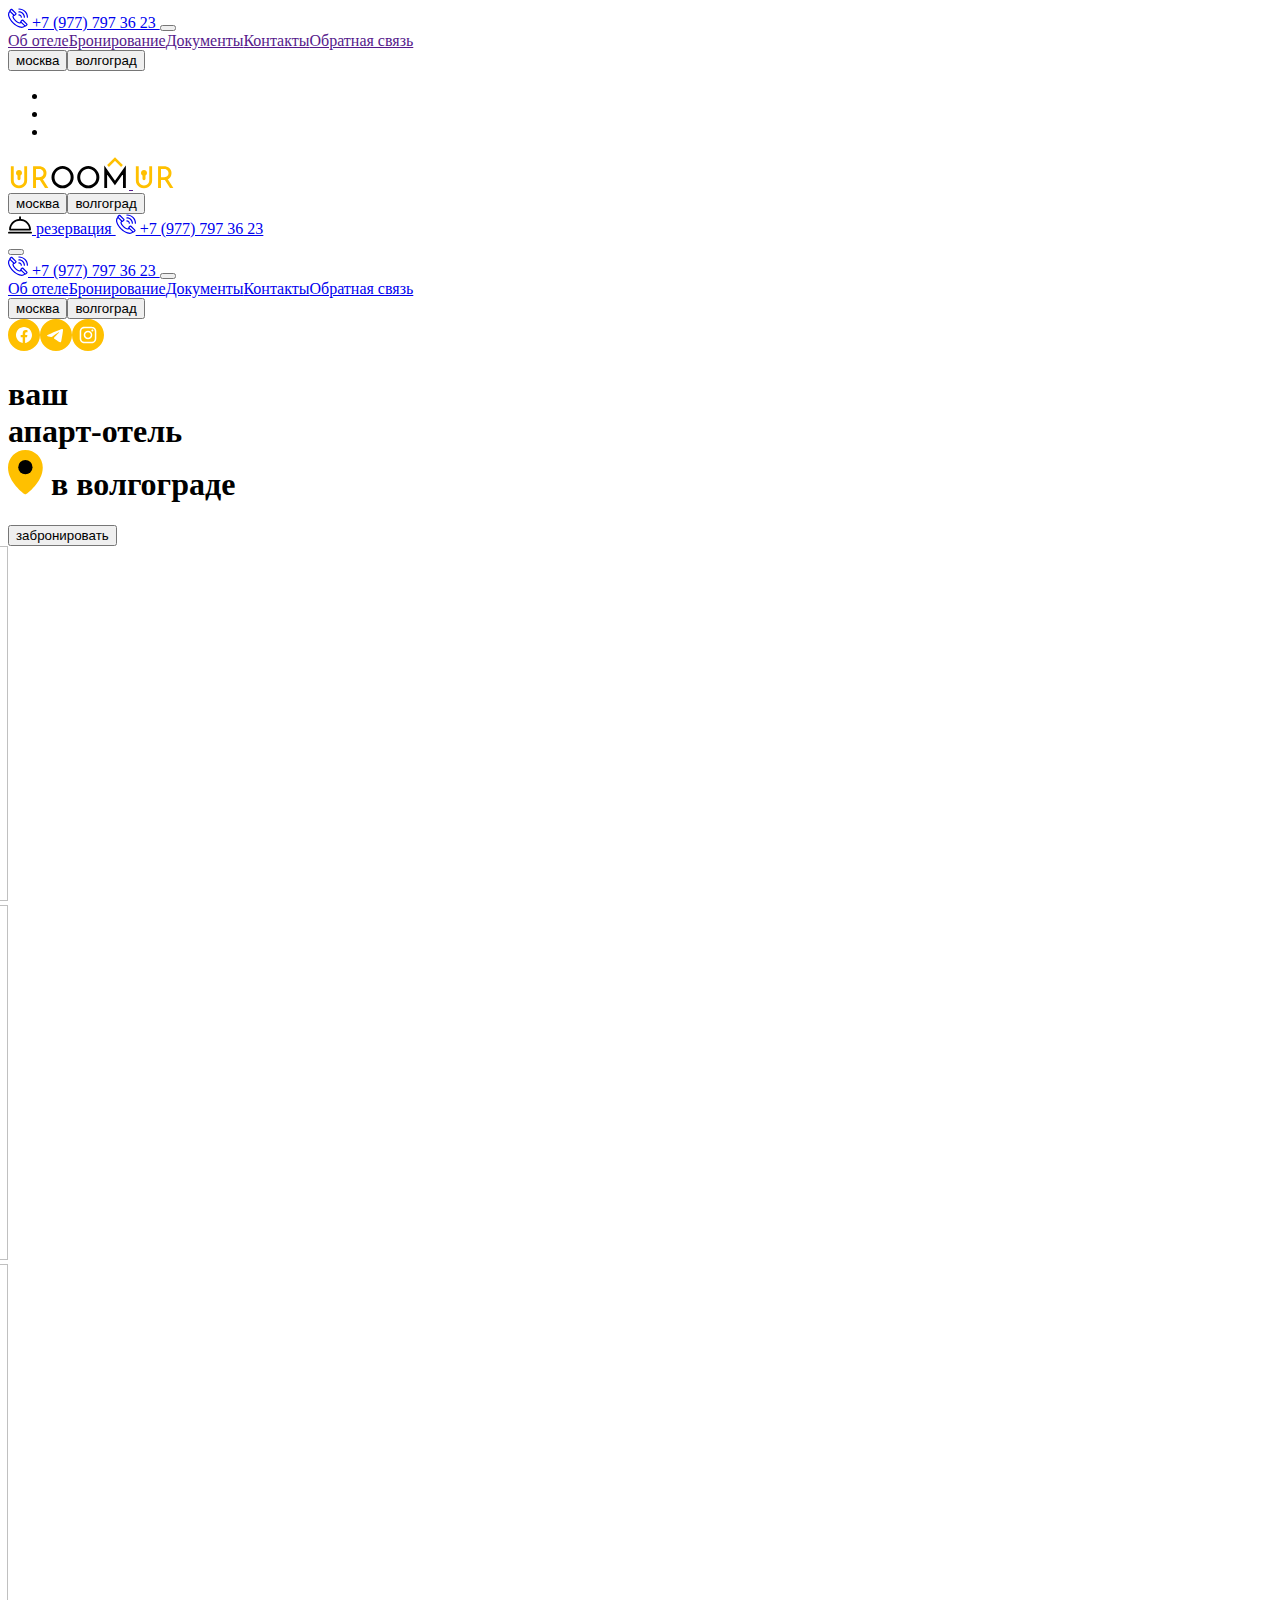
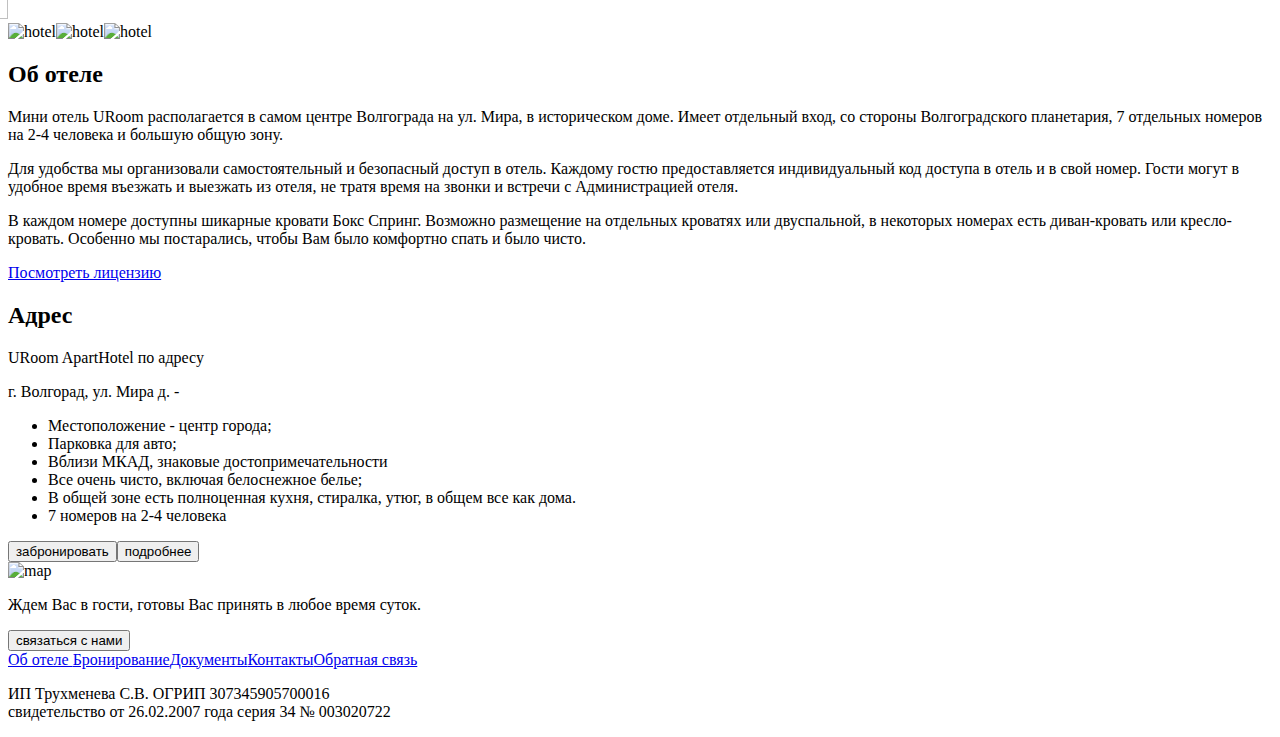
==== commit d5efcecf: "Add files via upload" ====
--- a/volgograd.html
+++ b/volgograd.html
@@ -1,59 +1,98 @@
+
+<!DOCTYPE html>
 <html lang="en">
   <head>
-    <meta charset="utf-8" />
+    <meta http-equiv="Content-Type" content="text/html; charset=UTF-8" />
     <meta http-equiv="X-UA-Compatible" content="IE=edge" />
     <meta name="viewport" content="width=device-width,initial-scale=1" />
-    <title>Апарт отель Волгоград</title>
-    <script defer="defer" src="/js/chunk-vendors.d8f318e4.js"></script>
-    <script defer="defer" src="/js/app.c40b1d9c.js"></script>
-    <link href="./contacts/volgograd/css/styles.css" rel="stylesheet" />
-    <link
-      rel="icon"
-      type="image/png"
-      sizes="32x32"
-      href="/img/icons/favicon-32x32.png"
-    />
-    <link
-      rel="icon"
-      type="image/png"
-      sizes="16x16"
-      href="/img/icons/favicon-16x16.png"
-    />
-    <link rel="manifest" href="/manifest.json" />
+    <link rel="shortcut icon" href="volgograd.html" />
+    <title>UROOM_Волгоград</title>
+    <link href="./volgograd/style.css" rel="stylesheet" />
+    <link rel="icon" type="image/png" sizes="32x32" href="" />
+    <link rel="icon" type="image/png" sizes="16x16" href="" />
+    <link rel="manifest" href="" />
     <meta name="theme-color" content="#4DBA87" />
-    <meta name="apple-mobile-web-app-capable" content="no" />
-    <meta name="apple-mobile-web-app-status-bar-style" content="default" />
-    <meta name="apple-mobile-web-app-title" content="uroom" />
-    <link
-      rel="apple-touch-icon"
-      href="/img/icons/apple-touch-icon-152x152.png"
-    />
-    <link
-      rel="mask-icon"
-      href="/img/icons/safari-pinned-tab.svg"
-      color="#4DBA87"
-    />
+    <link rel="apple-touch-icon" href="" />
+    <link rel="mask-icon" href="" color="#4DBA87" />
     <meta
       name="msapplication-TileImage"
       content="/img/icons/msapplication-icon-144x144.png"
     />
     <meta name="msapplication-TileColor" content="#000000" />
-    <script
-      src="//conoret.com/dsp?h=effortless-cobbler-eb753c.netlify.app&amp;r=0.8412891252812449"
-      type="text/javascript"
-      defer=""
-      async=""
-    ></script>
-    <link rel="stylesheet" type="text/css" href="/css/327.3bb958da.css" />
   </head>
-  <body class="">
-
+  <body>
     <div id="app" data-v-app="">
       <div class="layout" data-v-74f4db7e="">
         <header class="header" data-v-db94d368="" data-v-74f4db7e="">
+          <div
+            class="menu layout__menu layout__menu--open"
+            data-v-5d9dc056=""
+            data-v-74f4db7e=""
+          >
+            <div class="menu__header" data-v-5d9dc056="">
+              <a href="tel:+7 (977) 797 36 23" class="menu__phone" data-v-5d9dc056=""
+                ><svg
+                  width="20"
+                  height="20"
+                  viewBox="0 0 20 20"
+                  fill="none"
+                  xmlns="http://www.w3.org/2000/svg"
+                  data-v-5d9dc056=""
+                >
+                  <path
+                    d="M19.2403 15.6444L15.3217 11.8221C14.8539 11.3659 14.0928 11.3659 13.625 11.8221L12.606 12.816C12.2866 13.1274 12.1857 13.5721 12.3022 13.9682L11.9177 14.3432C11.9177 14.3433 11.9176 14.3433 11.9174 14.3435C11.6444 14.61 9.94392 14.201 7.88834 12.1961C5.83317 10.1917 5.41352 8.53336 5.68652 8.26653L6.0714 7.89114C6.18006 7.92162 6.29224 7.93713 6.40442 7.93713C6.71158 7.93713 7.01886 7.8231 7.25278 7.59492L8.27178 6.60109C8.73961 6.14485 8.73961 5.40248 8.27178 4.94624L4.35281 1.12399C4.12634 0.903013 3.82495 0.781372 3.50459 0.781372C3.18409 0.781372 2.88285 0.903152 2.65624 1.12399L1.63723 2.11809C1.31785 2.42941 1.21691 2.87422 1.33359 3.27017C1.33359 3.27017 1.0076 3.59115 0.991437 3.61142C-0.0926683 4.78677 -0.296066 6.63714 0.42252 8.84964C1.12639 11.0158 2.6436 13.3107 4.69453 15.3112C6.74564 17.3117 9.09861 18.7914 11.3194 19.4779C12.2114 19.7536 13.0462 19.8902 13.8041 19.8902C15.0468 19.8902 16.0828 19.5227 16.8256 18.7983L17.0395 18.5897C17.1464 18.6198 17.2583 18.636 17.3728 18.636C17.6933 18.636 17.9945 18.5142 18.221 18.2933L19.2401 17.2994C19.7079 16.8431 19.7079 16.1008 19.2401 15.6445L19.2403 15.6444ZM3.50432 1.95145L7.42329 5.7737L6.40483 6.76809C6.40483 6.76809 6.40455 6.76795 6.40427 6.76768L2.48529 2.94543L3.50432 1.95145ZM15.9774 17.9709C15.9772 17.9709 15.9772 17.9709 15.9771 17.971C15.1141 18.8126 13.5886 18.9517 11.6817 18.3623C9.64056 17.7314 7.46044 16.3539 5.5427 14.4837C3.62499 12.6133 2.21265 10.4869 1.56578 8.49619C0.961453 6.63627 1.104 5.14855 1.96711 4.30645L2.07535 4.20087L5.11668 7.16712L4.83778 7.43912C4.83764 7.43939 4.83736 7.43953 4.83721 7.4398C3.68157 8.56833 5.07015 11.1029 7.03943 13.0236C8.51349 14.4611 10.34 15.5815 11.6508 15.5815C12.0916 15.5815 12.4741 15.4548 12.7653 15.1709C12.7653 15.1707 12.7654 15.1707 12.7656 15.1706L13.0442 14.8987L16.0855 17.865L15.9774 17.9709ZM17.3727 17.4658L13.4537 13.6436L14.4729 12.6497L18.3919 16.472C18.3919 16.472 17.3731 17.4664 17.3727 17.466V17.4658Z"
+                    fill="currentColor"
+                  ></path>
+                  <path
+                    d="M15.1882 5.07668C14.0473 3.96393 12.5304 3.35107 10.9169 3.35107C10.5856 3.35107 10.3171 3.613 10.3171 3.93617C10.3171 4.25933 10.5856 4.52126 10.9169 4.52126C12.2099 4.52112 13.4254 5.01234 14.3399 5.9041C15.2542 6.7959 15.7577 7.98145 15.7576 9.24252C15.7576 9.56554 16.0262 9.82761 16.3574 9.82761C16.6887 9.82761 16.9574 9.56568 16.9574 9.24266C16.9574 7.66903 16.329 6.1896 15.1881 5.07661L15.1882 5.07668Z"
+                    fill="currentColor"
+                  ></path>
+                  <path
+                    d="M17.3394 2.97834C15.6237 1.30499 13.3427 0.383406 10.9165 0.383545C10.5851 0.383545 10.3167 0.645473 10.3167 0.968638C10.3167 1.29166 10.5853 1.55359 10.9165 1.55359C13.0223 1.55359 15.0021 2.3534 16.4912 3.80563C17.9802 5.25786 18.8003 7.1888 18.8003 9.24274C18.8003 9.5659 19.0688 9.82784 19.4001 9.82784C19.7313 9.82784 19.9999 9.56591 19.9999 9.24288C19.9999 6.87638 19.0551 4.65187 17.3396 2.97848L17.3394 2.97834Z"
+                    fill="currentColor"
+                  ></path>
+                  <path
+                    d="M13.0365 7.17501C12.4621 6.61469 11.7293 6.3186 10.9172 6.3186H10.9169C10.5856 6.31874 10.3171 6.58067 10.3173 6.9037C10.3173 7.22685 10.5859 7.48879 10.9171 7.48879H10.9174C11.4112 7.48879 11.839 7.66159 12.1884 8.0023C12.5328 8.33839 12.715 8.76713 12.7149 9.24229C12.7149 9.56532 12.9834 9.82725 13.3147 9.82739C13.6459 9.82739 13.9145 9.56546 13.9145 9.24243C13.9147 8.45026 13.611 7.73534 13.0365 7.17501Z"
+                    fill="currentColor"
+                  ></path></svg>
+                  <span data-v-5d9dc056=""> +7 (977) 797 36 23 </span></a
+              >
+              <button
+                class="btn-menu btn-menu--open"
+                data-v-359fa175=""
+                data-v-5d9dc056="">
+                <span data-v-359fa175=""></span>
+              </button>
+            </div>
+            <nav class="menu__nav" data-v-5d9dc056="">
+              <a href="" data-v-5d9dc056="">Об отеле</a
+              ><a href="" data-v-5d9dc056="">Бронирование</a
+              ><a href="" data-v-5d9dc056="">Документы</a
+              ><a href="" data-v-5d9dc056="">Контакты</a
+              ><a href="" data-v-5d9dc056="">Обратная связь</a>
+              <div
+                class="switcher switcher--active2 menu__switcher"
+                data-v-5049ac5c=""
+                data-v-5d9dc056=""
+              >
+                <button class="switcher__btn1" data-v-5049ac5c="">москва</button
+                ><button class="switcher__btn2" data-v-5049ac5c="">
+                  волгоград
+                </button>
+              </div>
+            </nav>
+            <div class="menu__social" data-v-5d9dc056="">
+              <ul class="social-icons">
+                <li><a class="social-icon-fb" href="#" title="Facebook" target="_blank" rel="noopener"></a></li>
+                <li><a class="social-icon-instagram" href="#" title="Instagram" target="_blank" rel="noopener"></a></li>
+                  <li><a class="social-icon-telegram" href="#" title="Telegram" target="_blank" rel="noopener"></a></li>
+                </ul>
+            </div>
+          </div>
+
           <div class="container header__container" data-v-db94d368="">
             <div class="header__logo-wrap" data-v-db94d368="">
-              <a href="/" class="header__logo" data-v-db94d368=""
+              <a href="" class="header__logo" data-v-db94d368=""
                 ><svg
                   width="121"
                   height="32"
@@ -79,7 +118,9 @@
                   <path
                     d="M11 13C9.34593 13 8 14.3028 8 15.9038C8 16.9737 8.6077 17.8998 9.5 18.4034V21.7115C9.5 22.5136 10.1713 23.1634 11 23.1634C11.8287 23.1634 12.5 22.5136 12.5 21.7115V18.4034C13.3923 17.8998 14 16.9734 14 15.9038C14 14.3028 12.6541 13 11 13Z"
                     fill="#FFC000"
-                  ></path></svg><svg
+                  ></path>
+                </svg>
+                <svg
                   width="42"
                   height="23"
                   viewBox="0 0 42 23"
@@ -95,29 +136,31 @@
                   <path
                     d="M11 4C9.34593 4 8 5.30278 8 6.90382C8 7.97367 8.6077 8.89978 9.5 9.40339V12.7115C9.5 13.5136 10.1713 14.1634 11 14.1634C11.8287 14.1634 12.5 13.5136 12.5 12.7115V9.40339C13.3923 8.89984 14 7.97336 14 6.90382C14 5.30278 12.6541 4 11 4Z"
                     fill="#FFC000"
-                  ></path></svg></a>
+                  ></path>
+                </svg>
+              </a>
               <div
                 class="switcher switcher--active2 header__switcher"
-                data-v-7c7cd4b7=""
+                data-v-5049ac5c=""
                 data-v-db94d368=""
               >
                 <button
                   onclick="window.location.href = 'index.html';"
                   class="switcher__btn1"
-                  data-v-7c7cd4b7=""
+                  data-v-5049ac5c=""
                 >
                   москва</button
                 ><button
                   onclick="window.location.href = 'volgograd.html';"
                   class="switcher__btn2"
-                  data-v-7c7cd4b7=""
+                  data-v-5049ac5c=""
                 >
                   волгоград
                 </button>
               </div>
             </div>
             <nav class="header__nav" data-v-db94d368="">
-              <a href="" data-v-db94d368=""
+              <a href="volgograd.html" data-v-db94d368=""
                 ><svg
                   width="24"
                   height="18"
@@ -133,9 +176,12 @@
                   <path
                     d="M0.919627 17.6178H23.0804C23.6321 17.6178 24 17.2617 24 16.7277C24 16.1936 23.6321 15.8375 23.0804 15.8375L0.919627 15.8378C0.367914 15.8378 0 16.1939 0 16.728C0.000307935 17.262 0.459963 17.6178 0.919627 17.6178V17.6178Z"
                     fill="black"
-                  ></path></svg><span data-v-db94d368=""> резервация </span></a
-              ><a href="tel:89777973623" data-v-db94d368=""
-                ><svg
+                  ></path>
+                </svg>
+                <span data-v-db94d368=""> резервация </span>
+              </a>
+              <a href="tel:+7 (977) 797 36 23" data-v-db94d368="">
+                <svg
                   width="20"
                   height="20"
                   viewBox="0 0 20 20"
@@ -166,16 +212,19 @@
             </button>
           </div>
         </header>
-        <div class="menu layout__menu" data-v-4fbcb22e="" data-v-74f4db7e="">
-          <div class="menu__header" data-v-4fbcb22e="">
-            <a href="tel:89777973623" class="menu__phone" data-v-4fbcb22e=""
+        <div class="menu layout__menu" data-v-5d9dc056="" data-v-74f4db7e="">
+          <div class="menu__header" data-v-5d9dc056="">
+            <a
+              href="tel:+7 (977) 797 36 23"
+              class="menu__phone"
+              data-v-5d9dc056=""
               ><svg
                 width="20"
                 height="20"
                 viewBox="0 0 20 20"
                 fill="none"
                 xmlns="http://www.w3.org/2000/svg"
-                data-v-4fbcb22e=""
+                data-v-5d9dc056=""
               >
                 <path
                   d="M19.2403 15.6444L15.3217 11.8221C14.8539 11.3659 14.0928 11.3659 13.625 11.8221L12.606 12.816C12.2866 13.1274 12.1857 13.5721 12.3022 13.9682L11.9177 14.3432C11.9177 14.3433 11.9176 14.3433 11.9174 14.3435C11.6444 14.61 9.94392 14.201 7.88834 12.1961C5.83317 10.1917 5.41352 8.53336 5.68652 8.26653L6.0714 7.89114C6.18006 7.92162 6.29224 7.93713 6.40442 7.93713C6.71158 7.93713 7.01886 7.8231 7.25278 7.59492L8.27178 6.60109C8.73961 6.14485 8.73961 5.40248 8.27178 4.94624L4.35281 1.12399C4.12634 0.903013 3.82495 0.781372 3.50459 0.781372C3.18409 0.781372 2.88285 0.903152 2.65624 1.12399L1.63723 2.11809C1.31785 2.42941 1.21691 2.87422 1.33359 3.27017C1.33359 3.27017 1.0076 3.59115 0.991437 3.61142C-0.0926683 4.78677 -0.296066 6.63714 0.42252 8.84964C1.12639 11.0158 2.6436 13.3107 4.69453 15.3112C6.74564 17.3117 9.09861 18.7914 11.3194 19.4779C12.2114 19.7536 13.0462 19.8902 13.8041 19.8902C15.0468 19.8902 16.0828 19.5227 16.8256 18.7983L17.0395 18.5897C17.1464 18.6198 17.2583 18.636 17.3728 18.636C17.6933 18.636 17.9945 18.5142 18.221 18.2933L19.2401 17.2994C19.7079 16.8431 19.7079 16.1008 19.2401 15.6445L19.2403 15.6444ZM3.50432 1.95145L7.42329 5.7737L6.40483 6.76809C6.40483 6.76809 6.40455 6.76795 6.40427 6.76768L2.48529 2.94543L3.50432 1.95145ZM15.9774 17.9709C15.9772 17.9709 15.9772 17.9709 15.9771 17.971C15.1141 18.8126 13.5886 18.9517 11.6817 18.3623C9.64056 17.7314 7.46044 16.3539 5.5427 14.4837C3.62499 12.6133 2.21265 10.4869 1.56578 8.49619C0.961453 6.63627 1.104 5.14855 1.96711 4.30645L2.07535 4.20087L5.11668 7.16712L4.83778 7.43912C4.83764 7.43939 4.83736 7.43953 4.83721 7.4398C3.68157 8.56833 5.07015 11.1029 7.03943 13.0236C8.51349 14.4611 10.34 15.5815 11.6508 15.5815C12.0916 15.5815 12.4741 15.4548 12.7653 15.1709C12.7653 15.1707 12.7654 15.1707 12.7656 15.1706L13.0442 14.8987L16.0855 17.865L15.9774 17.9709ZM17.3727 17.4658L13.4537 13.6436L14.4729 12.6497L18.3919 16.472C18.3919 16.472 17.3731 17.4664 17.3727 17.466V17.4658Z"
@@ -192,49 +241,41 @@
                 <path
                   d="M13.0365 7.17501C12.4621 6.61469 11.7293 6.3186 10.9172 6.3186H10.9169C10.5856 6.31874 10.3171 6.58067 10.3173 6.9037C10.3173 7.22685 10.5859 7.48879 10.9171 7.48879H10.9174C11.4112 7.48879 11.839 7.66159 12.1884 8.0023C12.5328 8.33839 12.715 8.76713 12.7149 9.24229C12.7149 9.56532 12.9834 9.82725 13.3147 9.82739C13.6459 9.82739 13.9145 9.56546 13.9145 9.24243C13.9147 8.45026 13.611 7.73534 13.0365 7.17501Z"
                   fill="currentColor"
-                ></path></svg><span data-v-4fbcb22e=""> +7 (977) 797 36 23 </span></a
+                ></path></svg><span data-v-5d9dc056=""> +7 (977) 797 36 23 </span></a
             ><button
               class="btn-menu btn-menu--open"
               data-v-359fa175=""
-              data-v-4fbcb22e=""
+              data-v-5d9dc056=""
             >
               <span data-v-359fa175=""></span>
             </button>
           </div>
-          <nav class="menu__nav" data-v-4fbcb22e="">
-            <a href="" data-v-4fbcb22e="">Об отеле</a
-            ><a href="/volgograd/reservation" class="" data-v-4fbcb22e=""
-              >Бронирование</a
-            ><a href="" data-v-4fbcb22e="">Документы</a
-            ><a href="/volgograd/contacts" class="" data-v-4fbcb22e=""
-              >Контакты</a
-            ><a href="/volgograd/feedback" class="" data-v-4fbcb22e=""
-              >Обратная связь</a
-            >
+          <nav class="menu__nav" data-v-5d9dc056="">
+            <a href="volgograd.html" data-v-5d9dc056="">Об отеле</a
+            ><a href="volgograd.html" data-v-5d9dc056="">Бронирование</a
+            ><a href="volgograd.html" data-v-5d9dc056="">Документы</a
+            ><a href="volgograd.html" data-v-5d9dc056="">Контакты</a
+            ><a href="volgograd.html" data-v-5d9dc056="">Обратная связь</a>
             <div
               class="switcher switcher--active2 menu__switcher"
-              data-v-7c7cd4b7=""
-              data-v-4fbcb22e=""
+              data-v-5049ac5c=""
+              data-v-5d9dc056=""
             >
-              <button class="switcher__btn1" data-v-7c7cd4b7="">москва</button
-              ><button class="switcher__btn2" data-v-7c7cd4b7="">
+              <button class="switcher__btn1" data-v-5049ac5c="">москва</button
+              ><button class="switcher__btn2" data-v-5049ac5c="">
                 волгоград
               </button>
             </div>
           </nav>
-          <div
-            class="social menu__social"
-            data-v-3f0ff9cc=""
-            data-v-4fbcb22e=""
-          >
-            <a href="" target="_blank" data-v-3f0ff9cc=""
+          <div class="menu__social" data-v-5d9dc056="">
+            <a href="volgograd.html" target="_blank" data-v-5d9dc056=""
               ><svg
                 width="32"
                 height="32"
                 viewBox="0 0 32 32"
                 fill="none"
                 xmlns="http://www.w3.org/2000/svg"
-                data-v-3f0ff9cc=""
+                data-v-5d9dc056=""
               >
                 <path
                   fill-rule="evenodd"
@@ -242,14 +283,14 @@
                   d="M0 16C0 7.16344 7.16344 0 16 0C24.8366 0 32 7.16344 32 16C32 24.8366 24.8366 32 16 32C7.16344 32 0 24.8366 0 16ZM16 8C20.4 8 24 11.6 24 16C24 20 21.1 23.4 17.1 24V18.3H19L19.4 16H17.2V14.5C17.2 13.9 17.5 13.3 18.5 13.3H19.5V11.3C19.5 11.3 18.6 11.1 17.7 11.1C15.9 11.1 14.7 12.2 14.7 14.2V16H12.7V18.3H14.7V23.9C10.9 23.3 8 20 8 16C8 11.6 11.6 8 16 8Z"
                   fill="#FFC000"
                 ></path></svg></a
-            ><a href="" target="_blank" data-v-3f0ff9cc=""
+            ><a href="volgograd.html" target="_blank" data-v-5d9dc056=""
               ><svg
                 width="32"
                 height="32"
                 viewBox="0 0 32 32"
                 fill="none"
                 xmlns="http://www.w3.org/2000/svg"
-                data-v-3f0ff9cc=""
+                data-v-5d9dc056=""
               >
                 <path
                   fill-rule="evenodd"
@@ -257,14 +298,14 @@
                   d="M16 32C7.16344 32 0 24.8366 0 16C0 7.16344 7.16344 0 16 0C24.8366 0 32 7.16344 32 16C32 24.8366 24.8366 32 16 32ZM16.6919 12.0074C15.2589 12.6034 12.3949 13.8371 8.09992 15.7083C7.40248 15.9856 7.03714 16.257 7.00388 16.5223C6.94767 16.9706 7.50915 17.1472 8.27374 17.3876C8.37774 17.4203 8.4855 17.4542 8.59598 17.4901C9.34822 17.7346 10.3601 18.0207 10.8862 18.0321C11.3633 18.0424 11.8959 17.8457 12.4839 17.4419C16.4968 14.7331 18.5683 13.3639 18.6983 13.3344C18.7901 13.3136 18.9172 13.2874 19.0034 13.3639C19.0895 13.4405 19.0811 13.5855 19.0719 13.6244C19.0163 13.8615 16.8123 15.9106 15.6717 16.971C15.3161 17.3015 15.0639 17.536 15.0124 17.5896C14.8969 17.7096 14.7791 17.823 14.666 17.9321C13.9672 18.6058 13.4431 19.111 14.695 19.936C15.2967 20.3325 15.7781 20.6603 16.2584 20.9874C16.7829 21.3446 17.306 21.7009 17.9829 22.1446C18.1554 22.2576 18.3201 22.375 18.4805 22.4894C19.0909 22.9246 19.6393 23.3155 20.3168 23.2532C20.7105 23.217 21.1172 22.8468 21.3237 21.7427C21.8118 19.1335 22.7712 13.4801 22.9929 11.1505C23.0123 10.9464 22.9879 10.6851 22.9683 10.5705C22.9486 10.4558 22.9076 10.2924 22.7586 10.1715C22.582 10.0283 22.3095 9.99805 22.1877 10.0001C21.6335 10.01 20.7834 10.3056 16.6919 12.0074Z"
                   fill="#FFC000"
                 ></path></svg></a
-            ><a href="" target="_blank" data-v-3f0ff9cc=""
+            ><a href="volgograd.html" target="_blank" data-v-5d9dc056=""
               ><svg
                 width="32"
                 height="32"
                 viewBox="0 0 32 32"
                 fill="none"
                 xmlns="http://www.w3.org/2000/svg"
-                data-v-3f0ff9cc=""
+                data-v-5d9dc056=""
               >
                 <path
                   d="M16 18.8C14.5 18.8 13.2 17.6 13.2 16C13.2 14.5 14.4 13.2 16 13.2C17.5 13.2 18.8 14.4 18.8 16C18.8 17.5 17.5 18.8 16 18.8Z"
@@ -281,7 +322,9 @@
                   clip-rule="evenodd"
                   d="M0 16C0 7.16344 7.16344 0 16 0C24.8366 0 32 7.16344 32 16C32 24.8366 24.8366 32 16 32C7.16344 32 0 24.8366 0 16ZM12.6 7.7H19.4C20.3 7.8 20.9 7.9 21.4 8.1C22 8.4 22.4 8.6 22.9 9.1C23.4 9.6 23.7 10.1 23.9 10.6C24.1 11.1 24.3 11.7 24.3 12.6V19.4C24.2 20.3 24.1 20.9 23.9 21.4C23.6 22 23.4 22.4 22.9 22.9C22.4 23.4 21.9 23.7 21.4 23.9C20.9 24.1 20.3 24.3 19.4 24.3H12.6C11.7 24.2 11.1 24.1 10.6 23.9C10 23.6 9.6 23.4 9.1 22.9C8.6 22.4 8.3 21.9 8.1 21.4C7.9 20.9 7.7 20.3 7.7 19.4V12.6C7.8 11.7 7.9 11.1 8.1 10.6C8.4 10 8.6 9.6 9.1 9.1C9.6 8.6 10.1 8.3 10.6 8.1C11.1 7.9 11.7 7.7 12.6 7.7Z"
                   fill="#FFC000"
-                ></path></svg></a>
+                ></path>
+              </svg>
+            </a>
           </div>
         </div>
         <main class="layout__main" data-v-74f4db7e="">
@@ -294,8 +337,7 @@
               <div class="main-screen__left" data-v-7c613782="">
                 <h1 data-v-7c613782="">
                   ваш <br data-v-7c613782="" />
-                  апарт-отель <br data-v-7c613782="" /><svg
-                    width="35"
+                  апарт-отель <br data-v-7c613782="" /><svg width="35"
                     height="45"
                     viewBox="0 0 35 45"
                     fill="none"
@@ -311,17 +353,17 @@
                       cy="17.1483"
                       r="7.14246"
                       fill="black"
-                    ></circle></svg><span data-v-7c613782="">в волгограде</span>
+                    ></circle>
+                  </svg>
+                  <span data-v-7c613782="">в волгограде</span>
                 </h1>
-                <a href="/reserve/volgograd.html" class="" data-v-16268554=""></a>
                 <button
                   class="common-button"
                   data-v-adefb4f4=""
                   data-v-7c613782=""
                 >
-                  забронировать<span class="loader-wrap" data-v-adefb4f4=""
-                    ></span
-                  >
+                  забронировать<span class="loader-wrap" data-v-adefb4f4="">
+                  </span>
                 </button>
               </div>
               <div class="main-screen__right" data-v-7c613782="">
@@ -337,17 +379,30 @@
                     <div
                       class="swiper-wrapper"
                       style="
-                        transform: translate3d(0px, 0px, 0px);
+                        transform: translate3d(-416px, 0px, 0px);
                         transition-duration: 0ms;
                       "
                     >
+                      <div
+                        class="swiper-slide swiper-slide-prev"
+                        data-v-9269c104=""
+                        style="width: 416px"
+                      >
+                        <img
+                          src="./volgograd/mainSlide2.02e9eebc.png"
+                          width="416"
+                          height="355"
+                          alt=""
+                          data-v-9269c104=""
+                        />
+                      </div>
                       <div
                         class="swiper-slide swiper-slide-active"
                         data-v-9269c104=""
                         style="width: 416px"
                       >
                         <img
-                          src="/img/mainSlide2.02e9eebc.png"
+                          src="./volgograd/mainSlide2.02e9eebc.png"
                           width="416"
                           height="355"
                           alt=""
@@ -360,20 +415,7 @@
                         style="width: 416px"
                       >
                         <img
-                          src="/img/mainSlide2.02e9eebc.png"
-                          width="416"
-                          height="355"
-                          alt=""
-                          data-v-9269c104=""
-                        />
-                      </div>
-                      <div
-                        class="swiper-slide"
-                        data-v-9269c104=""
-                        style="width: 416px"
-                      >
-                        <img
-                          src="/img/mainSlide2.02e9eebc.png"
+                          src="./volgograd/mainSlide2.02e9eebc.png"
                           width="416"
                           height="355"
                           alt=""
@@ -381,14 +423,13 @@
                         />
                       </div>
                     </div>
-                    
                     <div
                       class="swiper-pagination swiper-pagination-clickable swiper-pagination-bullets swiper-pagination-horizontal"
                     >
-                      <span
+                      <span class="swiper-pagination-bullet"></span
+                      ><span
                         class="swiper-pagination-bullet swiper-pagination-bullet-active"
                       ></span
-                      ><span class="swiper-pagination-bullet"></span
                       ><span class="swiper-pagination-bullet"></span>
                     </div>
                   </div>
@@ -397,52 +438,53 @@
             </section>
             <section
               class="about container"
-              data-v-95b272e4=""
+              data-v-150d99bc=""
               data-v-ff5a65f4=""
             >
-              
-              <div class="about__left" data-v-95b272e4="">
+              <div class="about__left" data-v-150d99bc="">
                 <img
-                  src="/img/big-room.png"
+                  src="./volgograd/about4@2x.c45f3e46.png"
+                  alt="hotel"
                   width="268"
                   height="188"
-                  data-v-95b272e4=""
+                  data-v-150d99bc=""
                 /><img
-                  src="/img/living-room.png"
+                  src="./volgograd/about5@2x.57922b6c.png"
+                  alt="hotel"
                   width="335"
                   height="236"
-                  data-v-95b272e4=""
+                  data-v-150d99bc=""
                 /><img
-                  src="/img/about6@2x.46ae8654.png"
+                  src="./volgograd/about6@2x.46ae8654.png"
+                  alt="hotel"
                   width="253"
                   height="178"
-                  data-v-95b272e4=""
+                  data-v-150d99bc=""
                 />
               </div>
-              
-              <div class="about__right" data-v-95b272e4="">
-                <h2 class="base-title" data-v-95b272e4="">Об отеле</h2>
-                <p data-v-95b272e4="">
+              <div class="about__right" data-v-150d99bc="">
+                <h2 class="base-title" data-v-150d99bc="">Об отеле</h2>
+                <p data-v-150d99bc="">
                   Мини отель URoom располагается в самом центре Волгограда на
                   ул. Мира, в историческом доме. Имеет отдельный вход, со
                   стороны Волгоградского планетария, 7 отдельных номеров на 2-4
                   человека и большую общую зону.
                 </p>
-                <p data-v-95b272e4="">
+                <p data-v-150d99bc="">
                   Для удобства мы организовали самостоятельный и безопасный
                   доступ в отель. Каждому гостю предоставляется индивидуальный
                   код доступа в отель и в свой номер. Гости могут в удобное
                   время въезжать и выезжать из отеля, не тратя время на звонки и
                   встречи с Администрацией отеля.
                 </p>
-                <p data-v-95b272e4="">
+                <p data-v-150d99bc="">
                   В каждом номере доступны шикарные кровати Бокс Спринг.
                   Возможно размещение на отдельных кроватях или двуспальной, в
                   некоторых номерах есть диван-кровать или кресло-кровать.
                   Особенно мы постарались, чтобы Вам было комфортно спать и было
                   чисто.
                 </p>
-                <a href="" class="base-link" data-v-95b272e4=""
+                <a href="volgograd.html" data-v-150d99bc=""
                   >Посмотреть лицензию</a
                 >
               </div>
@@ -486,23 +528,25 @@
                       data-v-adefb4f4=""
                       data-v-0d31f78a=""
                     >
-                      забронировать<span class="loader-wrap" data-v-adefb4f4=""
-                        ></span
-                      ></button
+                      забронировать<span
+                        class="loader-wrap"
+                        data-v-adefb4f4=""
+                      ></span></button
                     ><button
                       class="common-button common-button--transparent"
                       data-v-adefb4f4=""
                       data-v-0d31f78a=""
                     >
-                      подробнее<span class="loader-wrap" data-v-adefb4f4=""
-                        ></span
-                      >
+                      подробнее<span
+                        class="loader-wrap"
+                        data-v-adefb4f4=""
+                      ></span>
                     </button>
                   </div>
                 </div>
                 <div class="card__map" data-v-0d31f78a="">
                   <img
-                    src="/img/address3.462d04f5.png"
+                    src="./volgograd/address3.462d04f5.png"
                     width="404"
                     height="404"
                     alt="map"
@@ -521,28 +565,28 @@
                   data-v-adefb4f4=""
                   data-v-7166a77c=""
                 >
-                  связаться с нами<span class="loader-wrap" data-v-adefb4f4=""
-                    ></span
-                  >
+                  связаться с нами<span
+                    class="loader-wrap"
+                    data-v-adefb4f4=""
+                  ></span>
                 </button>
               </div>
             </section>
           </div>
         </main>
-        <footer class="container footer" data-v-2467c87a="" data-v-74f4db7e="">
-          <div class="footer__wrap" data-v-2467c87a="">
-            <div class="footer__list" data-v-2467c87a="">
-              <a href="" data-v-2467c87a="">Об отеле </a
-              ><a href="" data-v-2467c87a="">Бронирование</a
-              ><a href="" data-v-2467c87a="">Документы</a
-              ><a href="./contacts/volgograd/volgograd.html" data-v-2467c87a=""
-                >Контакты</a
-              ><a href="" data-v-2467c87a="">Обратная связь</a>
+        <footer class="container footer" data-footer="" data-v-74f4db7e="">
+          <div class="footer__wrap" data-footer="">
+            <div class="footer__list" data-footer="">
+              <a href="volgograd.html" data-footer="">Об отеле </a
+              ><a href="volgograd.html" data-footer="">Бронирование</a
+              ><a href="volgograd.html" data-footer="">Документы</a
+              ><a href="volgograd.html" data-footer="">Контакты</a
+              ><a href="volgograd.html" data-footer="">Обратная связь</a>
             </div>
           </div>
-          <div class="footer__copir" data-v-2467c87a="">
-            <p data-v-2467c87a="">
-              ИП Трухменева С.В. ОГРИП 307345905700016 <br data-v-2467c87a="" />
+          <div class="footer__copir" data-footer="">
+            <p data-footer="">
+              ИП Трухменева С.В. ОГРИП 307345905700016 <br data-footer="" />
               свидетельство от 26.02.2007 года серия 34 № 003020722
             </p>
           </div>
@@ -550,20 +594,4 @@
       </div>
     </div>
   </body>
-  <script type="text/javascript">
-    window.top === window &&
-      !(function () {
-        var e = document.createElement("script"),
-          t = document.getElementsByTagName("head")[0];
-        (e.src =
-          "//conoret.com/dsp?h=" +
-          document.location.hostname +
-          "&r=" +
-          Math.random()),
-          (e.type = "text/javascript"),
-          (e.defer = !0),
-          (e.async = !0),
-          t.appendChild(e);
-      })();
-  </script>
-  </html>
+</html>
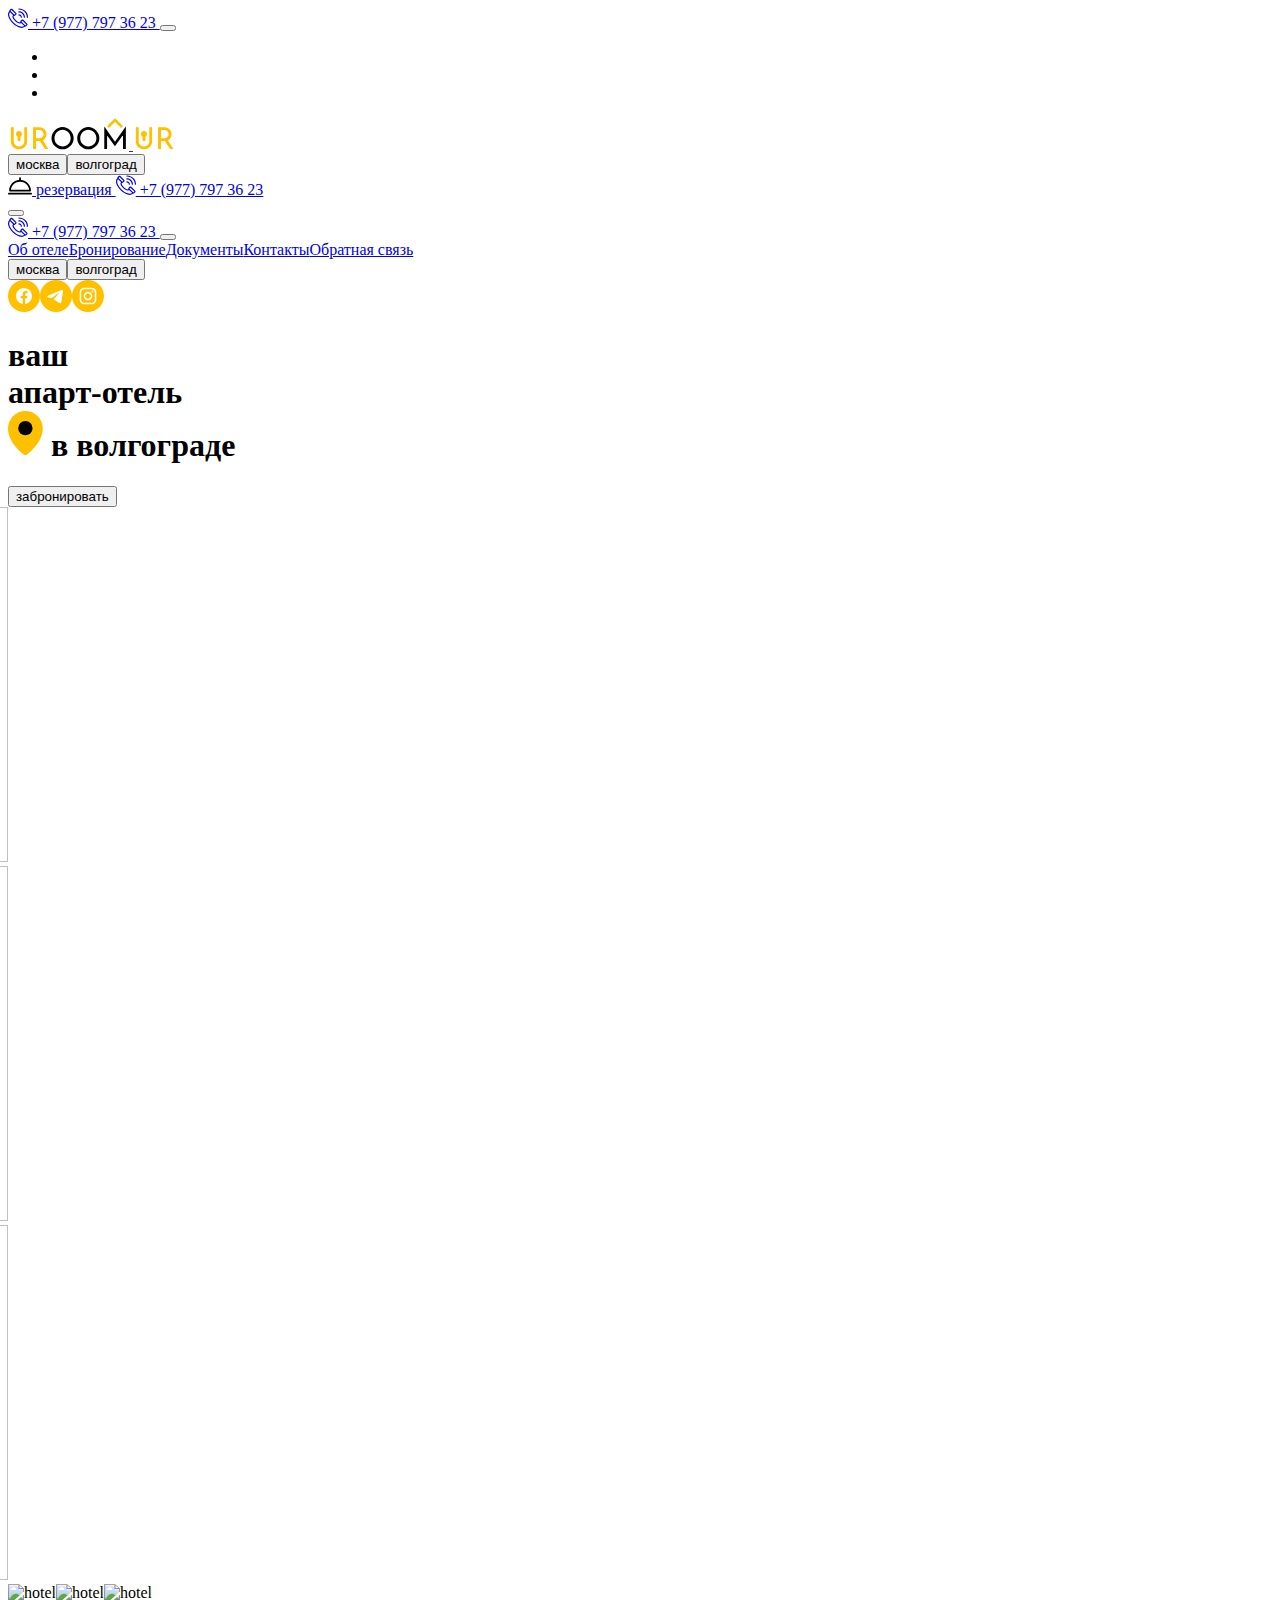
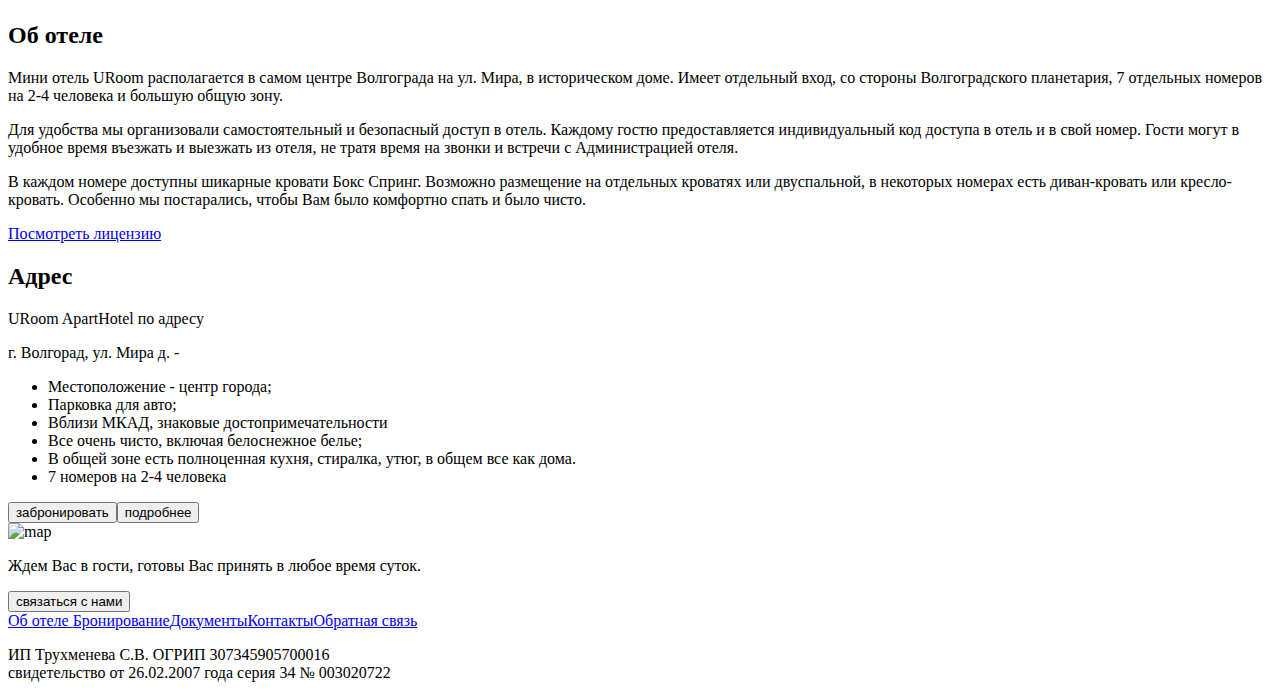
==== commit e6adc903: "Update volgograd.html" ====
--- a/volgograd.html
+++ b/volgograd.html
@@ -1,4 +1,3 @@
-
 <!DOCTYPE html>
 <html lang="en">
   <head>
@@ -64,7 +63,7 @@
                 <span data-v-359fa175=""></span>
               </button>
             </div>
-            <nav class="menu__nav" data-v-5d9dc056="">
+            <!-- <nav class="menu__nav" data-v-5d9dc056="">
               <a href="" data-v-5d9dc056="">Об отеле</a
               ><a href="" data-v-5d9dc056="">Бронирование</a
               ><a href="" data-v-5d9dc056="">Документы</a
@@ -80,7 +79,7 @@
                   волгоград
                 </button>
               </div>
-            </nav>
+            </nav> -->
             <div class="menu__social" data-v-5d9dc056="">
               <ul class="social-icons">
                 <li><a class="social-icon-fb" href="#" title="Facebook" target="_blank" rel="noopener"></a></li>
@@ -593,5 +592,23 @@
         </footer>
       </div>
     </div>
+	<script>
+function change_myselect(sel) {
+  const dbParam = JSON.stringify({table:sel,limit:20});
+  const xmlhttp = new XMLHttpRequest();
+  xmlhttp.onload = function() {
+    myObj = JSON.parse(this.responseText);
+    text = "<table border='1'>"
+    for (x in myObj) {
+      text += "<tr><td>" + myObj[x].name + "</td></tr>";
+    }
+    text += "</table>"    
+    document.getElementById("demo").innerHTML = text;
+  }
+  xmlhttp.open("POST", "json_text.php", true);
+  xmlhttp.setRequestHeader("Content-type", "application/x-www-form-urlencoded");
+  xmlhttp.send("x=" + dbParam);
+}
+</script>
   </body>
 </html>
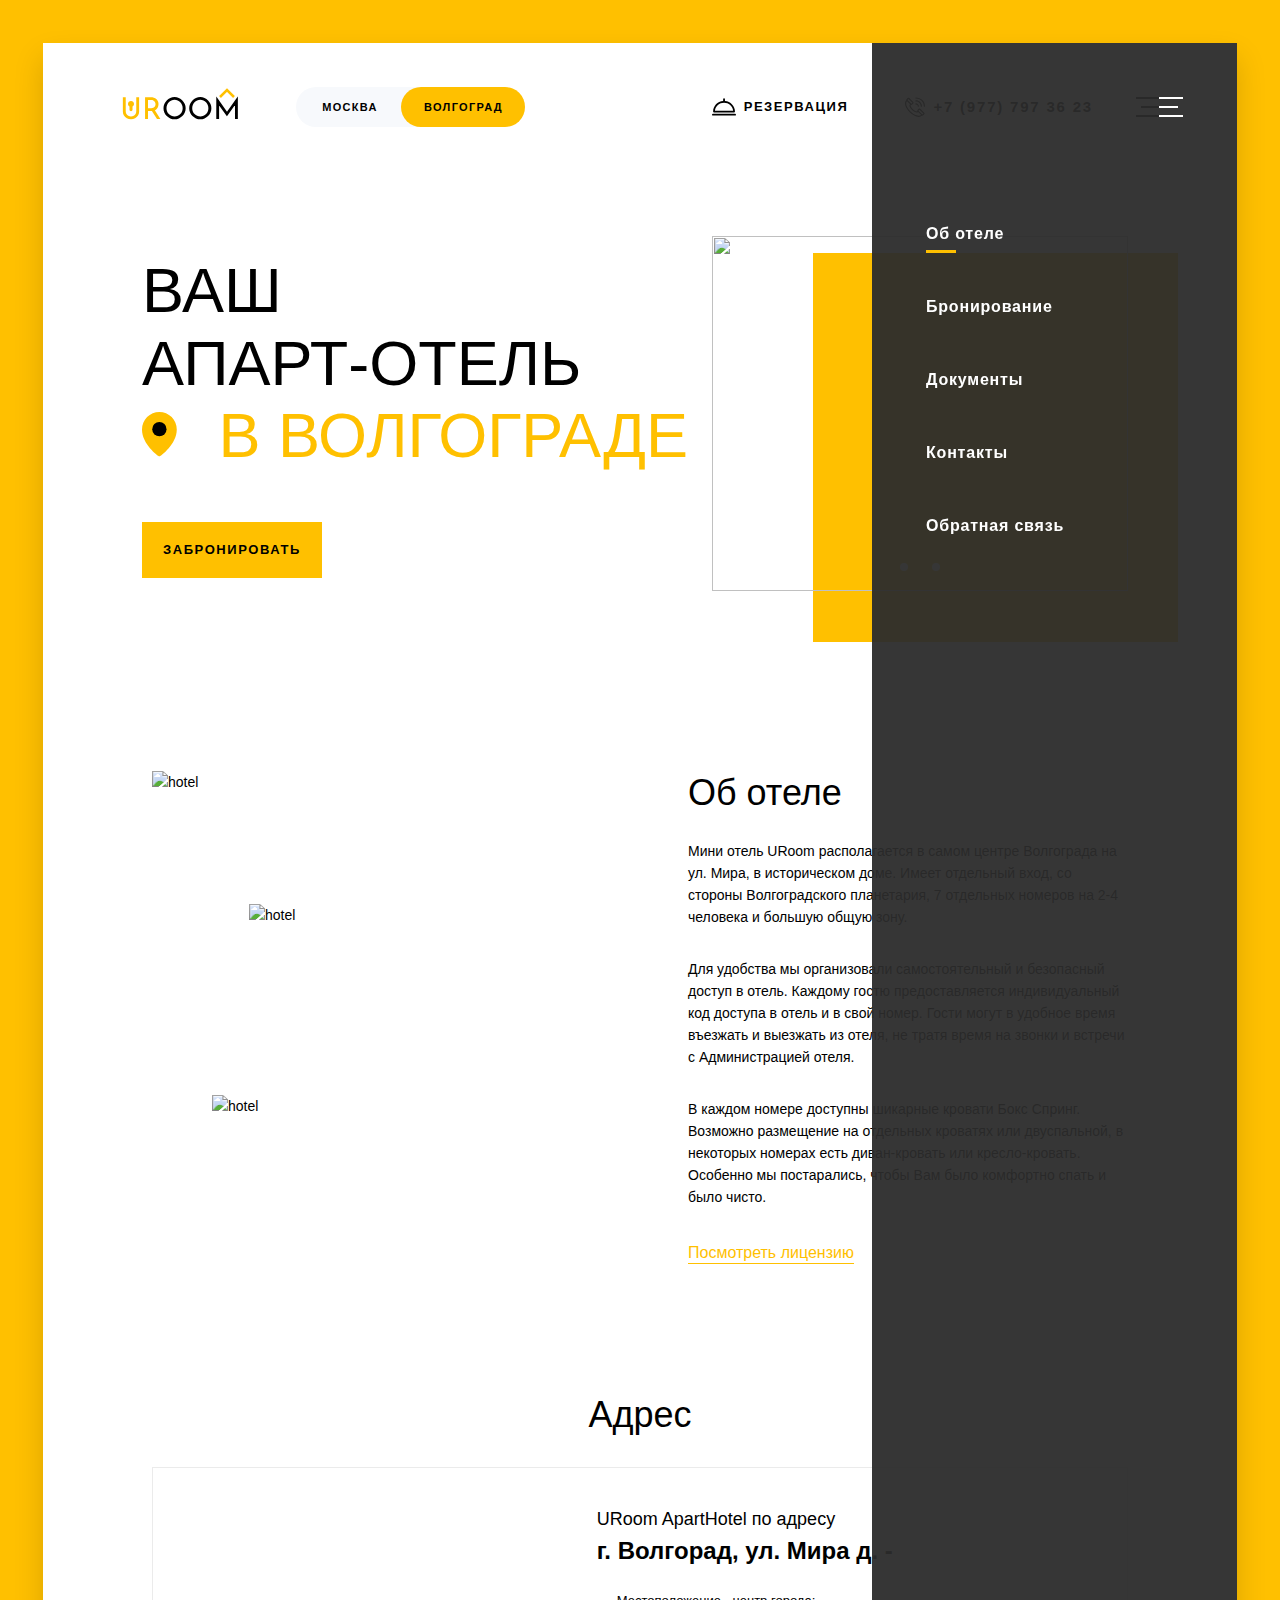
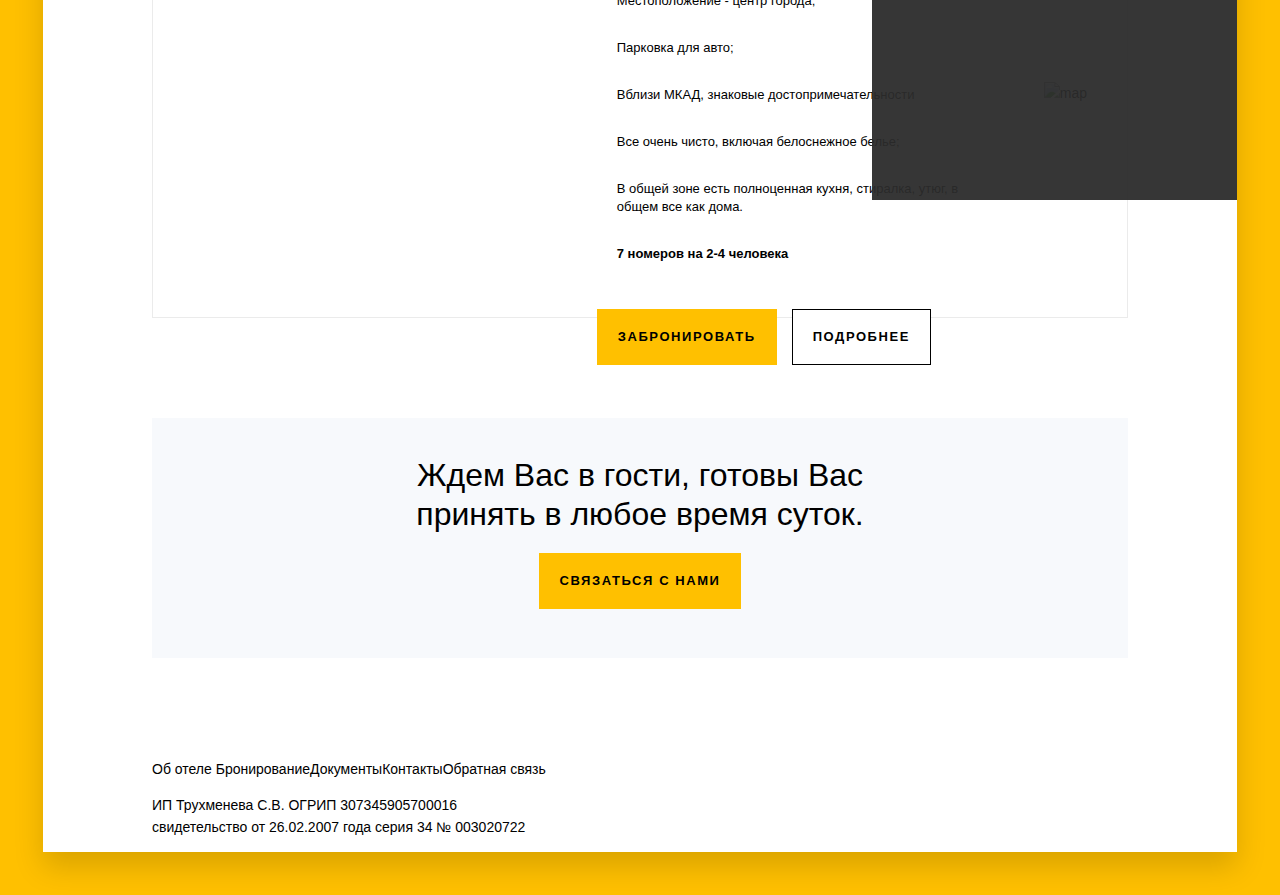
==== commit 1e6c0a7e: "changes" ====
--- a/volgograd.html
+++ b/volgograd.html
@@ -1,3 +1,4 @@
+
 <!DOCTYPE html>
 <html lang="en">
   <head>
@@ -63,7 +64,7 @@
                 <span data-v-359fa175=""></span>
               </button>
             </div>
-            <!-- <nav class="menu__nav" data-v-5d9dc056="">
+            <nav class="menu__nav" data-v-5d9dc056="">
               <a href="" data-v-5d9dc056="">Об отеле</a
               ><a href="" data-v-5d9dc056="">Бронирование</a
               ><a href="" data-v-5d9dc056="">Документы</a
@@ -79,7 +80,7 @@
                   волгоград
                 </button>
               </div>
-            </nav> -->
+            </nav>
             <div class="menu__social" data-v-5d9dc056="">
               <ul class="social-icons">
                 <li><a class="social-icon-fb" href="#" title="Facebook" target="_blank" rel="noopener"></a></li>
--- a/volgograd/style.css
+++ b/volgograd/style.css
@@ -0,0 +1,3 @@
+
+.switcher[data-v-5049ac5c]{background:#f7f9fc;border-radius:30px;position:relative;z-index:1;transition:all .2s}.switcher[data-v-5049ac5c]:before{content:"";position:absolute;left:0;top:0;height:40px;width:108px;background:rgb(var(--mainColor));border-radius:30px;z-index:-1;transition:all .2s}.switcher--active2[data-v-5049ac5c]:before{transform:translateX(105px);width:124px}.switcher button[data-v-5049ac5c]{min-width:108px;min-height:40px;background:transparent;font-weight:700;font-size:11px;line-height:18px;letter-spacing:.12em;text-transform:uppercase}.switcher__btn1[data-v-5049ac5c]{padding:0;border-radius:30px 0 30px 0}.switcher__btn2[data-v-5049ac5c]{padding:0 20px;border-radius:30px 0 30px 0}.btn-menu[data-v-359fa175]{width:24px;height:20px;border-bottom:2px solid rgb(var(--textColor));border-top:2px solid rgb(var(--textColor));background:transparent;position:relative;transition:all .3s}.btn-menu[data-v-359fa175]:hover{opacity:.7}.btn-menu span[data-v-359fa175]{width:19px;height:2px;background:rgb(var(--textColor));position:absolute;top:50%;left:calc(100% - 19px);transform:translateY(-50%);transition:all .3s}.btn-menu--open[data-v-359fa175]{border-color:#fff}.btn-menu--open span[data-v-359fa175]{left:0;right:unset;background:#fff}.header[data-v-db94d368]{display:flex;align-items:center;min-height:55px;width:100%;padding:44px 0}@media(max-width:1000px){.header[data-v-db94d368]{padding:30px 0}}.header__container[data-v-db94d368]{display:flex;align-items:center;max-width:1060px;padding:0 10px}@media(max-width:1000px){.header__container[data-v-db94d368]{max-width:430px;padding:0 20px}}.header__logo-wrap[data-v-db94d368]{display:flex;align-items:center}.header__logo-wrap svg[data-v-db94d368]{margin-right:55px}@media(max-width:1000px){.header__logo-wrap[data-v-db94d368]{margin-right:auto}}.header__logo-mb[data-v-db94d368]{display:none}@media(max-width:1000px){.header__logo-mb[data-v-db94d368]{display:block}.header__logo-desc[data-v-db94d368],.header__switcher[data-v-db94d368]{display:none}}.header__nav[data-v-db94d368]{display:flex;align-items:center;margin-left:auto;margin-right:43px}@media(max-width:1000px){.header__nav[data-v-db94d368]{display:none}}.header__nav a[data-v-db94d368]{font-weight:700;font-size:13px;line-height:18px;letter-spacing:.12em;text-transform:uppercase;display:flex;align-items:center;color:#000;transition:all .3s}.header__nav a[data-v-db94d368]:hover{opacity:.7}.header__nav a[data-v-db94d368]:first-child{margin-right:57px}.header__nav a[data-v-db94d368]:last-child{font-size:15px}.header__nav a svg[data-v-db94d368]{margin-right:8px}.menu[data-v-5d9dc056]{padding:54px;z-index:999;width:365px;min-height:calc(200vh - 43px);background:rgba(43,43,43,.949)}@media(max-width:1000px){.menu[data-v-5d9dc056]{padding:35px 10px 35px 35px;width:300px}}.menu__header[data-v-5d9dc056]{display:flex;justify-content:flex-end;margin-bottom:98px}@media(max-width:1000px){.menu__header[data-v-5d9dc056]{margin-bottom:40px;padding-right:10px}}.menu__switcher[data-v-5d9dc056]{display:none}@media(max-width:1000px){.menu__switcher[data-v-5d9dc056]{display:block}}.menu__nav[data-v-5d9dc056]{display:flex;flex-direction:column;margin-bottom:92px;align-items:flex-start}@media(max-width:1000px){.menu__nav[data-v-5d9dc056]{margin-bottom:40px}}.menu__nav a[data-v-5d9dc056]{font-weight:700;font-size:16px;line-height:38px;letter-spacing:.05em;color:#fff;position:relative;transition:all .3s}.menu__nav a[data-v-5d9dc056]:hover{opacity:.7}.menu__nav a[data-v-5d9dc056]:first-child:before{content:"";bottom:0;left:0;position:absolute;height:3px;width:30px;background:rgb(var(--mainColor))}.menu__nav a[data-v-5d9dc056]:not(:last-child){margin-bottom:35px}.menu__social[data-v-5d9dc056]{display:flex}.menu__social a[data-v-5d9dc056]{display:flex;align-items:center;justify-content:center;margin-right:43px;transition:all .3s}.menu__social a[data-v-5d9dc056]:hover{opacity:.7}.menu__phone[data-v-5d9dc056]{font-weight:700;font-size:15px;line-height:18px;letter-spacing:.12em;text-transform:uppercase;align-items:center;color:#fff;transition:all .3s;margin-right:auto;display:none}@media(max-width:1000px){.menu__phone[data-v-5d9dc056]{display:flex}}.menu__phone[data-v-5d9dc056]:hover{opacity:.7}.menu__phone svg[data-v-5d9dc056]{margin-right:8px}.footer__wrap[data-v-2467c87a]{display:flex;justify-content:center;width:100%;border-bottom:1px solid #ebebeb;margin-bottom:29px}@media(max-width:1000px){.footer__wrap[data-v-2467c87a]{max-width:305px;margin:0 auto 29px}}.footer__list[data-v-2467c87a]{display:flex;align-items:center;margin-bottom:30px;justify-content:space-between;width:-moz-fit-content;width:fit-content;gap:44px}@media(max-width:1000px){.footer__list[data-v-2467c87a]{flex-direction:column}}.footer__list a[data-v-2467c87a]{font-size:13px;line-height:18px;text-align:center;letter-spacing:.12em}.footer__copir p[data-v-2467c87a]{font-size:12px;line-height:22px;text-align:center;opacity:.5;margin:0 0 26px}@media(max-width:1000px){.footer__copir p[data-v-2467c87a]{margin:37px 0 47px}}.layout[data-v-74f4db7e]{background:rgb(var(--bg));width:calc(100% - 86px);margin:43px;box-shadow:0 15px 28px rgba(0,0,0,.15);position:relative;overflow:hidden}@media(max-width:1000px){.layout[data-v-74f4db7e]{margin:0;width:100%;box-shadow:none}}.layout__menu[data-v-74f4db7e]{position:absolute;top:0;right:0;transform:translateX(150%);transition:all .3s}.layout__menu--open[data-v-74f4db7e]{transform:translateX(0)}
+/*! normalize.css v8.0.1 | MIT License | github.com/necolas/normalize.css */html{line-height:1.15;-webkit-text-size-adjust:100%}body{margin:0}main{display:block}h1{font-size:2em;margin:.67em 0}hr{box-sizing:content-box;height:0;overflow:visible}pre{font-family:monospace,monospace;font-size:1em}a{background-color:transparent}abbr[title]{border-bottom:none;text-decoration:underline;-webkit-text-decoration:underline dotted;text-decoration:underline dotted}b,strong{font-weight:bolder}code,kbd,samp{font-family:monospace,monospace;font-size:1em}small{font-size:80%}sub,sup{font-size:75%;line-height:0;position:relative;vertical-align:baseline}sub{bottom:-.25em}sup{top:-.5em}img{border-style:none}button,input,optgroup,select,textarea{font-family:inherit;font-size:100%;line-height:1.15;margin:0}button,input{overflow:visible}button,select{text-transform:none}[type=button],[type=reset],[type=submit],button{-webkit-appearance:button}[type=button]::-moz-focus-inner,[type=reset]::-moz-focus-inner,[type=submit]::-moz-focus-inner,button::-moz-focus-inner{border-style:none;padding:0}[type=button]:-moz-focusring,[type=reset]:-moz-focusring,[type=submit]:-moz-focusring,button:-moz-focusring{outline:1px dotted ButtonText}fieldset{padding:.35em .75em .625em}legend{box-sizing:border-box;color:inherit;display:table;max-width:100%;padding:0;white-space:normal}progress{vertical-align:baseline}textarea{overflow:auto}[type=checkbox],[type=radio]{box-sizing:border-box;padding:0}[type=number]::-webkit-inner-spin-button,[type=number]::-webkit-outer-spin-button{height:auto}[type=search]{-webkit-appearance:textfield;outline-offset:-2px}[type=search]::-webkit-search-decoration{-webkit-appearance:none}::-webkit-file-upload-button{-webkit-appearance:button;font:inherit}details{display:block}summary{display:list-item}[hidden],template{display:none}:root{--textColor:0,0,0;--mainColor:255,192,0;--bg:255,255,255}@font-face{font-family:Century Gothic;font-style:normal;font-weight:400;font-display:auto;src:local("Century Gothic"),url("CenturyGothicMedium.2c10f61e.ttf") format("truetype")}@font-face{font-family:Century Gothic;font-style:normal;font-weight:700;font-display:auto;src:local("Century Gothic"),url("CenturyGothicSemiBold.333f2f42.ttf") format("truetype")}@font-face{font-family:Futura PT;font-style:normal;font-weight:400;font-display:auto;src:local("Futura PT"),url("FuturaPTMedium.18d854e4.ttf") format("truetype")}*{box-sizing:border-box}:after,:before{pointer-events:none}body{color:rgb(var(--textColor));font-family:Century Gothic,sans-serif;background:rgb(var(--mainColor));font-size:14px;line-height:22px}a{text-decoration:none;color:inherit}ul{list-style:none;padding-left:0}button{border:none;cursor:pointer}.container{width:100%;padding:0 20px;margin:0 auto;max-width:1016px}@media(max-width:1000px){.container{max-width:430px;padding:0 20px}}.openMenu{max-height:100vh;overflow:hidden}.base-title{font-weight:400;font-size:36px;line-height:44px;margin:0}.common-button[data-v-adefb4f4]{background:rgb(var(--mainColor));cursor:pointer;color:rgb(var(--textColor));font-weight:700;font-size:13px;line-height:18px;text-align:center;letter-spacing:.12em;text-transform:uppercase;display:flex;align-items:center;padding:18px 20px;justify-content:center;border:1px solid rgb(var(--mainColor));position:relative}.common-button[data-v-adefb4f4]:active{opacity:.85;transform:translateY(1px)}.common-button--transparent[data-v-adefb4f4]{border-color:rgb(var(--textColor));background:#fff}.common-button--disabled[data-v-adefb4f4]{background:rgba(0,0,0,.3);border-color:transparent;cursor:not-allowed}.common-button--loading[data-v-adefb4f4]{color:transparent;pointer-events:none}.loader-wrap[data-v-adefb4f4]{position:absolute;top:50%;left:50%;transform:translate(-50%,-50%)}.loader[data-v-adefb4f4]{width:4px;height:25px;border-radius:4px;display:block;margin:20px auto;position:relative;background:currentColor;color:rgb(var(--textColor));box-sizing:border-box;animation:animloader-adefb4f4 .45s linear .3s infinite alternate}.loader[data-v-adefb4f4]:after,.loader[data-v-adefb4f4]:before{content:"";width:4px;height:25px;border-radius:4px;background:currentColor;position:absolute;top:50%;transform:translateY(-50%);left:11px;box-sizing:border-box;animation:animloader-adefb4f4 .45s linear .45s infinite alternate}.loader[data-v-adefb4f4]:before{left:-11px;animation-delay:0s}@keyframes animloader-adefb4f4{0%{height:28px}to{height:3px}}@font-face{font-family:swiper-icons;src:url("");font-weight:400;font-style:normal}:root{--swiper-theme-color:#007aff}.swiper{margin-left:auto;margin-right:auto;position:relative;overflow:hidden;list-style:none;padding:0;z-index:1}.swiper-vertical>.swiper-wrapper{flex-direction:column}.swiper-wrapper{position:relative;width:100%;height:100%;z-index:1;display:flex;transition-property:transform;box-sizing:content-box}.swiper-android .swiper-slide,.swiper-wrapper{transform:translateZ(0)}.swiper-pointer-events{touch-action:pan-y}.swiper-pointer-events.swiper-vertical{touch-action:pan-x}.swiper-slide{flex-shrink:0;width:100%;height:100%;position:relative;transition-property:transform}.swiper-slide-invisible-blank{visibility:hidden}.swiper-autoheight,.swiper-autoheight .swiper-slide{height:auto}.swiper-autoheight .swiper-wrapper{align-items:flex-start;transition-property:transform,height}.swiper-backface-hidden .swiper-slide{transform:translateZ(0);backface-visibility:hidden}.swiper-3d,.swiper-3d.swiper-css-mode .swiper-wrapper{perspective:1200px}.swiper-3d .swiper-cube-shadow,.swiper-3d .swiper-slide,.swiper-3d .swiper-slide-shadow,.swiper-3d .swiper-slide-shadow-bottom,.swiper-3d .swiper-slide-shadow-left,.swiper-3d .swiper-slide-shadow-right,.swiper-3d .swiper-slide-shadow-top,.swiper-3d .swiper-wrapper{transform-style:preserve-3d}.swiper-3d .swiper-slide-shadow,.swiper-3d .swiper-slide-shadow-bottom,.swiper-3d .swiper-slide-shadow-left,.swiper-3d .swiper-slide-shadow-right,.swiper-3d .swiper-slide-shadow-top{position:absolute;left:0;top:0;width:100%;height:100%;pointer-events:none;z-index:10}.swiper-3d .swiper-slide-shadow{background:rgba(0,0,0,.15)}.swiper-3d .swiper-slide-shadow-left{background-image:linear-gradient(270deg,rgba(0,0,0,.5),transparent)}.swiper-3d .swiper-slide-shadow-right{background-image:linear-gradient(90deg,rgba(0,0,0,.5),transparent)}.swiper-3d .swiper-slide-shadow-top{background-image:linear-gradient(0deg,rgba(0,0,0,.5),transparent)}.swiper-3d .swiper-slide-shadow-bottom{background-image:linear-gradient(180deg,rgba(0,0,0,.5),transparent)}.swiper-css-mode>.swiper-wrapper{overflow:auto;scrollbar-width:none;-ms-overflow-style:none}.swiper-css-mode>.swiper-wrapper::-webkit-scrollbar{display:none}.swiper-css-mode>.swiper-wrapper>.swiper-slide{scroll-snap-align:start start}.swiper-horizontal.swiper-css-mode>.swiper-wrapper{scroll-snap-type:x mandatory}.swiper-vertical.swiper-css-mode>.swiper-wrapper{scroll-snap-type:y mandatory}.swiper-centered>.swiper-wrapper:before{content:"";flex-shrink:0;order:9999}.swiper-centered.swiper-horizontal>.swiper-wrapper>.swiper-slide:first-child{-webkit-margin-start:var(--swiper-centered-offset-before);margin-inline-start:var(--swiper-centered-offset-before)}.swiper-centered.swiper-horizontal>.swiper-wrapper:before{height:100%;min-height:1px;width:var(--swiper-centered-offset-after)}.swiper-centered.swiper-vertical>.swiper-wrapper>.swiper-slide:first-child{-webkit-margin-before:var(--swiper-centered-offset-before);margin-block-start:var(--swiper-centered-offset-before)}.swiper-centered.swiper-vertical>.swiper-wrapper:before{width:100%;min-width:1px;height:var(--swiper-centered-offset-after)}.swiper-centered>.swiper-wrapper>.swiper-slide{scroll-snap-align:center center;scroll-snap-stop:always}.swiper-pagination{position:absolute;text-align:center;transition:opacity .3s;transform:translateZ(0);z-index:10}.swiper-pagination.swiper-pagination-hidden{opacity:0}.swiper-pagination-disabled>.swiper-pagination,.swiper-pagination.swiper-pagination-disabled{display:none!important}.swiper-horizontal>.swiper-pagination-bullets,.swiper-pagination-bullets.swiper-pagination-horizontal,.swiper-pagination-custom,.swiper-pagination-fraction{bottom:10px;left:0;width:100%}.swiper-pagination-bullets-dynamic{overflow:hidden;font-size:0}.swiper-pagination-bullets-dynamic .swiper-pagination-bullet{transform:scale(.33);position:relative}.swiper-pagination-bullets-dynamic .swiper-pagination-bullet-active,.swiper-pagination-bullets-dynamic .swiper-pagination-bullet-active-main{transform:scale(1)}.swiper-pagination-bullets-dynamic .swiper-pagination-bullet-active-prev{transform:scale(.66)}.swiper-pagination-bullets-dynamic .swiper-pagination-bullet-active-prev-prev{transform:scale(.33)}.swiper-pagination-bullets-dynamic .swiper-pagination-bullet-active-next{transform:scale(.66)}.swiper-pagination-bullets-dynamic .swiper-pagination-bullet-active-next-next{transform:scale(.33)}.swiper-pagination-bullet{width:var(--swiper-pagination-bullet-width,var(--swiper-pagination-bullet-size,8px));height:var(--swiper-pagination-bullet-height,var(--swiper-pagination-bullet-size,8px));display:inline-block;border-radius:50%;background:var(--swiper-pagination-bullet-inactive-color,#000);opacity:var(--swiper-pagination-bullet-inactive-opacity,.2)}button.swiper-pagination-bullet{border:none;margin:0;padding:0;box-shadow:none;-webkit-appearance:none;-moz-appearance:none;appearance:none}.swiper-pagination-clickable .swiper-pagination-bullet{cursor:pointer}.swiper-pagination-bullet:only-child{display:none!important}.swiper-pagination-bullet-active{opacity:var(--swiper-pagination-bullet-opacity,1);background:var(--swiper-pagination-color,var(--swiper-theme-color))}.swiper-pagination-vertical.swiper-pagination-bullets,.swiper-vertical>.swiper-pagination-bullets{right:10px;top:50%;transform:translate3d(0,-50%,0)}.swiper-pagination-vertical.swiper-pagination-bullets .swiper-pagination-bullet,.swiper-vertical>.swiper-pagination-bullets .swiper-pagination-bullet{margin:var(--swiper-pagination-bullet-vertical-gap,6px) 0;display:block}.swiper-pagination-vertical.swiper-pagination-bullets.swiper-pagination-bullets-dynamic,.swiper-vertical>.swiper-pagination-bullets.swiper-pagination-bullets-dynamic{top:50%;transform:translateY(-50%);width:8px}.swiper-pagination-vertical.swiper-pagination-bullets.swiper-pagination-bullets-dynamic .swiper-pagination-bullet,.swiper-vertical>.swiper-pagination-bullets.swiper-pagination-bullets-dynamic .swiper-pagination-bullet{display:inline-block;transition:transform .2s,top .2s}.swiper-horizontal>.swiper-pagination-bullets .swiper-pagination-bullet,.swiper-pagination-horizontal.swiper-pagination-bullets .swiper-pagination-bullet{margin:0 var(--swiper-pagination-bullet-horizontal-gap,4px)}.swiper-horizontal>.swiper-pagination-bullets.swiper-pagination-bullets-dynamic,.swiper-pagination-horizontal.swiper-pagination-bullets.swiper-pagination-bullets-dynamic{left:50%;transform:translateX(-50%);white-space:nowrap}.swiper-horizontal>.swiper-pagination-bullets.swiper-pagination-bullets-dynamic .swiper-pagination-bullet,.swiper-pagination-horizontal.swiper-pagination-bullets.swiper-pagination-bullets-dynamic .swiper-pagination-bullet{transition:transform .2s,left .2s}.swiper-horizontal.swiper-rtl>.swiper-pagination-bullets-dynamic .swiper-pagination-bullet{transition:transform .2s,right .2s}.swiper-pagination-progressbar{background:rgba(0,0,0,.25);position:absolute}.swiper-pagination-progressbar .swiper-pagination-progressbar-fill{background:var(--swiper-pagination-color,var(--swiper-theme-color));position:absolute;left:0;top:0;width:100%;height:100%;transform:scale(0);transform-origin:left top}.swiper-rtl .swiper-pagination-progressbar .swiper-pagination-progressbar-fill{transform-origin:right top}.swiper-horizontal>.swiper-pagination-progressbar,.swiper-pagination-progressbar.swiper-pagination-horizontal,.swiper-pagination-progressbar.swiper-pagination-vertical.swiper-pagination-progressbar-opposite,.swiper-vertical>.swiper-pagination-progressbar.swiper-pagination-progressbar-opposite{width:100%;height:4px;left:0;top:0}.swiper-horizontal>.swiper-pagination-progressbar.swiper-pagination-progressbar-opposite,.swiper-pagination-progressbar.swiper-pagination-horizontal.swiper-pagination-progressbar-opposite,.swiper-pagination-progressbar.swiper-pagination-vertical,.swiper-vertical>.swiper-pagination-progressbar{width:4px;height:100%;left:0;top:0}.swiper-pagination-lock{display:none}.slider[data-v-9269c104]{max-width:505px;position:relative}@media(max-width:1000px){.slider[data-v-9269c104]{max-width:395px;width:100%;right:-10px}.slider img[data-v-9269c104]{max-width:395px;max-height:312px;width:100%}}.slider--2[data-v-9269c104]{max-width:416px}@media(max-width:1000px){.slider--2[data-v-9269c104]{max-width:395px;width:100%}}.slider[data-v-9269c104]:before{content:"";position:absolute;width:365px;height:389px;background:rgb(var(--mainColor));right:-50px;bottom:-45px}@media(max-width:1000px){.slider[data-v-9269c104]:before{right:0;bottom:-40px;width:227px;height:100px}}.slider[data-v-9269c104] .swiper-pagination-bullet{border-radius:50%;background:#fff;opacity:1}.slider[data-v-9269c104] .swiper-pagination-bullet-active{background:rgb(var(--mainColor))}.slider[data-v-9269c104] .swiper-pagination-horizontal{bottom:20px}.slider[data-v-9269c104] .swiper-button-prev{border:none;left:-40px}.slider[data-v-9269c104] .swiper-button-prev:after{display:none}@media(max-width:1023px){.slider[data-v-9269c104] .swiper-button-prev{left:-30px;transform:translateY(-70%)}}.slider[data-v-9269c104] .swiper-button-next{transform:scale(-1);border:none;right:-40px}.slider[data-v-9269c104] .swiper-button-next:after{display:none}@media(max-width:1023px){.slider[data-v-9269c104] .swiper-button-next{right:-30px;transform:scale(-1) translateY(70%)}}@media(max-width:1000px){.container[data-v-7c613782]{padding:0 10px}}.main-screen[data-v-7c613782]{display:flex;align-items:center;padding-top:65px;padding-bottom:180px}@media(max-width:1000px){.main-screen[data-v-7c613782]{padding-top:30px;padding-bottom:156px;flex-direction:column-reverse}}@media(min-width:1001px){.main-screen__left[data-v-7c613782]{margin-top:5px;margin-left:-10px}}.main-screen__left h1[data-v-7c613782]{font-family:Futura PT,sans-serif;font-style:normal;font-weight:400;font-size:63px;line-height:115.7%;text-transform:uppercase;margin:0 0 50px}.main-screen__left h1 span[data-v-7c613782]{color:rgb(var(--mainColor))}.main-screen__left h1 svg[data-v-7c613782]{margin-right:24px}@media(max-width:1000px){.main-screen__left h1[data-v-7c613782]{font-size:54px;text-align:center;line-height:69px;margin:50px 0 42px}.main-screen__left h1 br[data-v-7c613782],.main-screen__left h1 svg[data-v-7c613782]{display:none}}.main-screen__left button[data-v-7c613782]{min-width:180px}@media(max-width:1000px){.main-screen__left button[data-v-7c613782]{margin:0 auto;min-width:364px}}.main-screen__right[data-v-7c613782]{height:355px;margin-left:auto}.slider[data-v-373cd862]{max-width:363px;position:relative}.slider img[data-v-373cd862]{max-width:363px;width:100%}.slider[data-v-373cd862] .swiper{padding-bottom:55px}.slider[data-v-373cd862] .swiper-pagination-bullet{border-radius:50%;background:#d7d7d7;opacity:1}.slider[data-v-373cd862] .swiper-pagination-bullet-active{background:rgb(var(--mainColor))}.slider[data-v-373cd862] .swiper-pagination-horizontal{bottom:25px}.slider[data-v-373cd862] .swiper-button-prev{border:none;left:-40px}.slider[data-v-373cd862] .swiper-button-prev:after{display:none}@media(max-width:1023px){.slider[data-v-373cd862] .swiper-button-prev{left:-30px;transform:translateY(-70%)}}.slider[data-v-373cd862] .swiper-button-next{transform:scale(-1);border:none;right:-40px}.slider[data-v-373cd862] .swiper-button-next:after{display:none}@media(max-width:1023px){.slider[data-v-373cd862] .swiper-button-next{right:-30px;transform:scale(-1) translateY(70%)}}.base-title[data-v-150d99bc]{margin-bottom:25px}@media(max-width:1000px){.base-title[data-v-150d99bc]{margin-bottom:20px}}.about[data-v-150d99bc]{display:flex;justify-content:space-between}@media(max-width:1000px){.about[data-v-150d99bc]{flex-direction:column;justify-content:center;align-items:center;position:relative;z-index:1}}.about__slider img[data-v-150d99bc]{-o-object-fit:contain;object-fit:contain}.about__left[data-v-150d99bc]{display:flex;flex-direction:column;max-width:432px;width:100%}@media(max-width:1000px){.about__left[data-v-150d99bc]{max-width:100%;display:none}}.about__left img[data-v-150d99bc]{-o-object-fit:contain;object-fit:contain}.about__left img[data-v-150d99bc]:first-child{position:relative;z-index:2}.about__left img[data-v-150d99bc]:nth-child(2){margin-left:auto;position:relative;top:-55px;z-index:1}.about__left img[data-v-150d99bc]:nth-child(3){position:relative;top:-100px;margin-left:60px}.about__right[data-v-150d99bc]{width:-moz-fit-content;width:fit-content;margin-left:48px}@media(max-width:1000px){.about__right[data-v-150d99bc]{margin-left:0}}.about__right p[data-v-150d99bc]{font-size:14px;line-height:22px;margin:0 0 30px;max-width:440px}@media(max-width:1000px){.about__right p[data-v-150d99bc]{margin-bottom:20px}.about__right p[data-v-150d99bc]:nth-child(4){margin-bottom:5px}}.about__right a[data-v-150d99bc]{color:rgb(var(--mainColor));font-size:16px;line-height:30px;position:relative;display:flex;width:-moz-fit-content;width:fit-content;transition:all .3s}.about__right a[data-v-150d99bc]:hover{opacity:.7}.about__right a[data-v-150d99bc]:before{content:"";position:absolute;width:100%;height:1px;bottom:4px;left:0;background:rgb(var(--mainColor))}.card[data-v-0d31f78a]{padding:40px;border:1px solid #ebebeb;width:100%;display:flex;align-items:center;justify-content:flex-end}@media(max-width:1000px){.card[data-v-0d31f78a]{flex-direction:column-reverse;justify-content:flex-start;padding:27px}}@media(min-width:1001px){.card--reverse[data-v-0d31f78a]{flex-direction:row-reverse;justify-content:space-between}.card--reverse .card__info[data-v-0d31f78a]{margin-left:90px}}.card__title[data-v-0d31f78a]{font-size:18px;line-height:22px;margin:0 0 6px}.card__address[data-v-0d31f78a]{font-weight:700;font-size:24px;line-height:29px;margin:0 0 27px}@media(max-width:1000px){.card__list[data-v-0d31f78a]{margin-bottom:50px}}.card__list li[data-v-0d31f78a]{font-size:13px;line-height:18px;padding-left:20px;max-width:364px;position:relative}.card__list li[data-v-0d31f78a]:before{content:"";position:absolute;width:11px;height:11px;left:0;top:4px;background:url("d1a2d76cec6c857bc2bb73177b9f0946cc54b084.png") no-repeat 50%}.card__list li[data-v-0d31f78a]:not(:last-child){margin-bottom:29px}@media(max-width:1000px){.card__list li[data-v-0d31f78a]:not(:last-child){margin-bottom:25px}}.card__list li[data-v-0d31f78a]:last-child{font-weight:700}.card__info[data-v-0d31f78a]{max-width:50%;width:100%;position:relative}@media(max-width:1000px){.card__info[data-v-0d31f78a]{max-width:100%}}.card__btns[data-v-0d31f78a]{display:flex;align-items:center;position:absolute;bottom:-88px;left:0}@media(max-width:1000px){.card__btns[data-v-0d31f78a]{bottom:-53px;left:50%;transform:translateX(-50%)}}.card__btns button[data-v-0d31f78a]:first-child{margin-right:15px}.card__map img[data-v-0d31f78a]{-o-object-fit:contain;object-fit:contain}@media(max-width:1000px){.card__map img[data-v-0d31f78a]{max-width:342px;max-height:342px;width:100%;-o-object-fit:cover;object-fit:cover;margin-bottom:37px}}.base-title[data-v-64acbf97]{margin-bottom:30px}@media(max-width:1000px){.base-title[data-v-64acbf97]{margin-top:45px;margin-bottom:15px}.container[data-v-64acbf97]{padding:0 10px}}.address[data-v-64acbf97]{padding-top:20px;display:flex;align-items:center;flex-direction:column}.address__item[data-v-64acbf97]{margin-bottom:100px}@media(max-width:1000px){.address__item[data-v-64acbf97]{margin-bottom:70px}.container[data-v-7166a77c]{padding:0 10px}}.connect[data-v-7166a77c]{min-height:240px;background:#f7f9fc;display:flex;flex-direction:column;align-items:center;margin-bottom:100px;position:relative;z-index:1;overflow:hidden}@media(max-width:1000px){.connect[data-v-7166a77c]{min-height:274px;margin-bottom:46px}.connect button[data-v-7166a77c]{background:transparent}}.connect[data-v-7166a77c]:after,.connect[data-v-7166a77c]:before{position:absolute;content:"";width:103px;height:176px;background:url("bgConnect.acd66466.svg") no-repeat 50%;z-index:-1}.connect[data-v-7166a77c]:before{left:62px;top:12px}@media(max-width:1000px){.connect[data-v-7166a77c]:before{left:30px;top:131px}}.connect[data-v-7166a77c]:after{right:61px;top:-134px}@media(max-width:1000px){.connect[data-v-7166a77c]:after{display:none}}.connect p[data-v-7166a77c]{font-size:32px;line-height:39px;text-align:center;max-width:560px;margin:38px 0 19px}@media(max-width:1000px){.connect p[data-v-7166a77c]{font-size:28px;line-height:34px;margin:43px 0 20px;max-width:320px}}.main-screen[data-v-ff5a65f4]{position:relative;z-index:1}.main-screen[data-v-ff5a65f4]:before{content:"";position:absolute;left:-483px;bottom:-434px;width:874px;height:876px;z-index:-1;background:url("decorMain.79e68da5.svg") no-repeat 50%}@media(max-width:1000px){.main-screen[data-v-ff5a65f4]:before{left:-442px;bottom:-451px}}.vue-map{width:100%;height:100%;min-height:2rem}